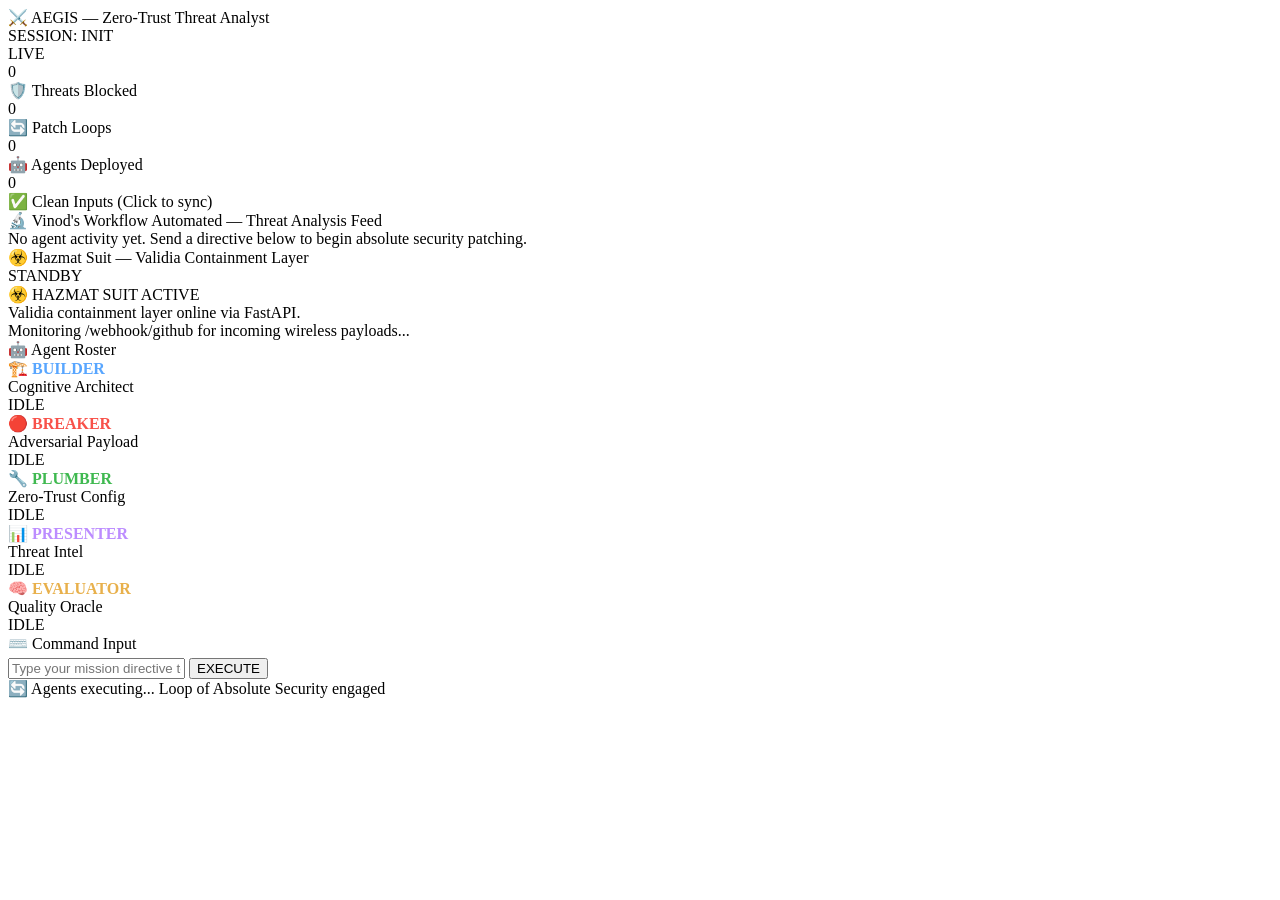
==== hackathon-team/ui/index.html @ 3f684106 "feat: Replace Streamlit with high-end Vanilla UI served on port 8080" ====
<!DOCTYPE html>
<html lang="en">
<head>
    <meta charset="UTF-8">
    <meta name="viewport" content="width=device-width, initial-scale=1.0">
    <title>Aegis | Zero-Trust War Room</title>
    <link href="https://fonts.googleapis.com/css2?family=Inter:wght@300;400;600;700;900&family=JetBrains+Mono:wght@400;700&display=swap" rel="stylesheet">
    <link rel="stylesheet" href="/style.css">
</head>
<body>
    <div class="banner">
        <div class="banner-title">⚔️ AEGIS — Zero-Trust Threat Analyst</div>
        <div class="banner-right">
            <span class="session-id" id="sessionIdDisplay">SESSION: INIT</span>
            <div class="live-badge"><span class="pulse-dot"></span> LIVE</div>
        </div>
    </div>

    <div class="container">
        <!-- Telemetry Cards -->
        <div class="telemetry">
            <div class="metric-card">
                <div class="metric-value metric-red" id="metric-blocked">0</div>
                <div class="metric-label">🛡️ Threats Blocked</div>
            </div>
            <div class="metric-card">
                <div class="metric-value metric-amber" id="metric-loops">0</div>
                <div class="metric-label">🔄 Patch Loops</div>
            </div>
            <div class="metric-card">
                <div class="metric-value metric-blue" id="metric-agents">0</div>
                <div class="metric-label">🤖 Agents Deployed</div>
            </div>
            <div class="metric-card" onclick="fetchTelemetry()" style="cursor: pointer;" title="Refresh Telemetry">
                <div class="metric-value metric-green" id="metric-clean">0</div>
                <div class="metric-label">✅ Clean Inputs (Click to sync)</div>
            </div>
        </div>

        <div class="main-grid">
            <!-- Left: Agent Activity Feed -->
            <div class="panel agent-feed">
                <div class="section-header">🔬 Vinod's Workflow Automated — Threat Analysis Feed</div>
                <div id="agentLogContainer" class="log-container">
                    <div class="empty-state">No agent activity yet. Send a directive below to begin absolute security patching.</div>
                </div>
            </div>

            <!-- Right: Hazmat Suit Log & Roster -->
            <div class="right-column">
                <div class="panel">
                    <div class="section-header">☣️ Hazmat Suit — Validia Containment Layer</div>
                    <div id="interceptLogContainer" class="intercept-log">
                        <div class="log-entry log-info">
                            <span class="log-time">STANDBY</span><br>
                            <span class="log-label-info">☣️ HAZMAT SUIT ACTIVE</span><br>
                            Validia containment layer online via FastAPI.<br>
                            Monitoring /webhook/github for incoming wireless payloads...
                        </div>
                    </div>
                </div>

                <div class="panel agent-roster">
                    <div class="section-header">🤖 Agent Roster</div>
                    <div class="roster-list">
                        <div class="roster-item" id="roster-builder">
                            <div><span class="agent-icon" style="color: #58a6ff;">🏗️</span> <strong style="color: #58a6ff;">BUILDER</strong><br><span class="agent-role">Cognitive Architect</span></div>
                            <span class="status-badge" id="badge-builder">IDLE</span>
                        </div>
                        <div class="roster-item" id="roster-breaker">
                            <div><span class="agent-icon" style="color: #f85149;">🔴</span> <strong style="color: #f85149;">BREAKER</strong><br><span class="agent-role">Adversarial Payload</span></div>
                            <span class="status-badge" id="badge-breaker">IDLE</span>
                        </div>
                        <div class="roster-item" id="roster-plumber">
                            <div><span class="agent-icon" style="color: #3fb950;">🔧</span> <strong style="color: #3fb950;">PLUMBER</strong><br><span class="agent-role">Zero-Trust Config</span></div>
                            <span class="status-badge" id="badge-plumber">IDLE</span>
                        </div>
                        <div class="roster-item" id="roster-presenter">
                            <div><span class="agent-icon" style="color: #bc8cff;">📊</span> <strong style="color: #bc8cff;">PRESENTER</strong><br><span class="agent-role">Threat Intel</span></div>
                            <span class="status-badge" id="badge-presenter">IDLE</span>
                        </div>
                        <div class="roster-item" id="roster-evaluator">
                            <div><span class="agent-icon" style="color: #e8b04b;">🧠</span> <strong style="color: #e8b04b;">EVALUATOR</strong><br><span class="agent-role">Quality Oracle</span></div>
                            <span class="status-badge" id="badge-evaluator">IDLE</span>
                        </div>
                    </div>
                </div>
            </div>
        </div>

        <!-- Chat Input -->
        <div class="chat-area">
            <div class="section-header" style="border: none; margin-bottom: 5px;">⌨️ Command Input</div>
            <div class="input-wrapper">
                <input type="text" id="chatInput" placeholder="Type your mission directive to the team... (e.g. 'Deploy User Auth module')">
                <button id="sendBtn" class="premium-button">EXECUTE</button>
            </div>
            <div id="loadingIndicator" class="loading-indicator">🔄 Agents executing... Loop of Absolute Security engaged</div>
        </div>
    </div>

    <script src="/app.js"></script>
</body>
</html>
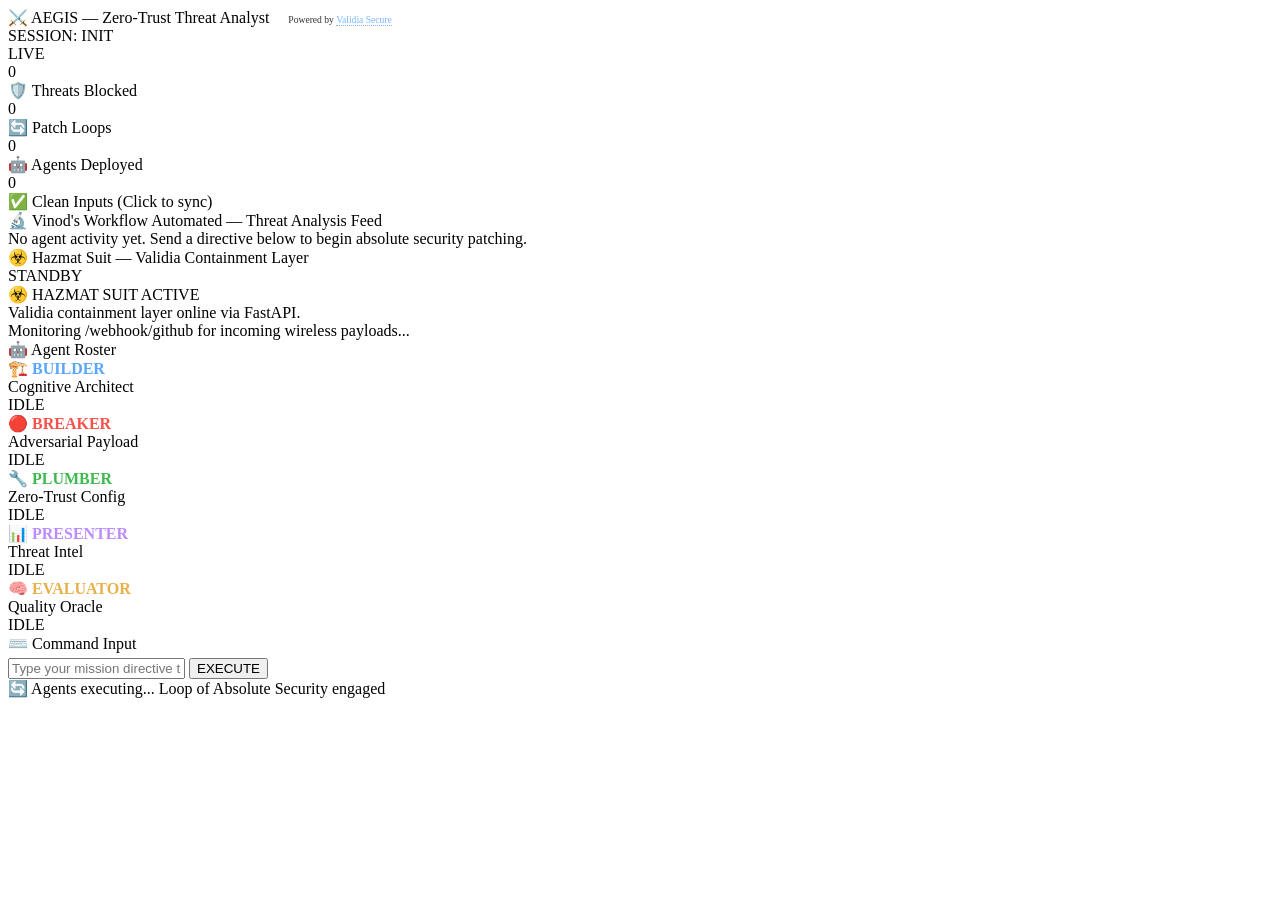
==== commit 5ccd23ca: "feat: Add Validia Secure branding to Aegis War Room" ====
--- a/hackathon-team/ui/index.html
+++ b/hackathon-team/ui/index.html
@@ -9,7 +9,7 @@
 </head>
 <body>
     <div class="banner">
-        <div class="banner-title">⚔️ AEGIS — Zero-Trust Threat Analyst</div>
+        <div class="banner-title">⚔️ AEGIS — Zero-Trust Threat Analyst <span style="font-size: 0.6em; opacity: 0.8; margin-left: 15px;">Powered by <a href="https://secure.validia.ai/" target="_blank" style="color: #58a6ff; text-decoration: none; border-bottom: 1px dotted #58a6ff;">Validia Secure</a></span></div>
         <div class="banner-right">
             <span class="session-id" id="sessionIdDisplay">SESSION: INIT</span>
             <div class="live-badge"><span class="pulse-dot"></span> LIVE</div>
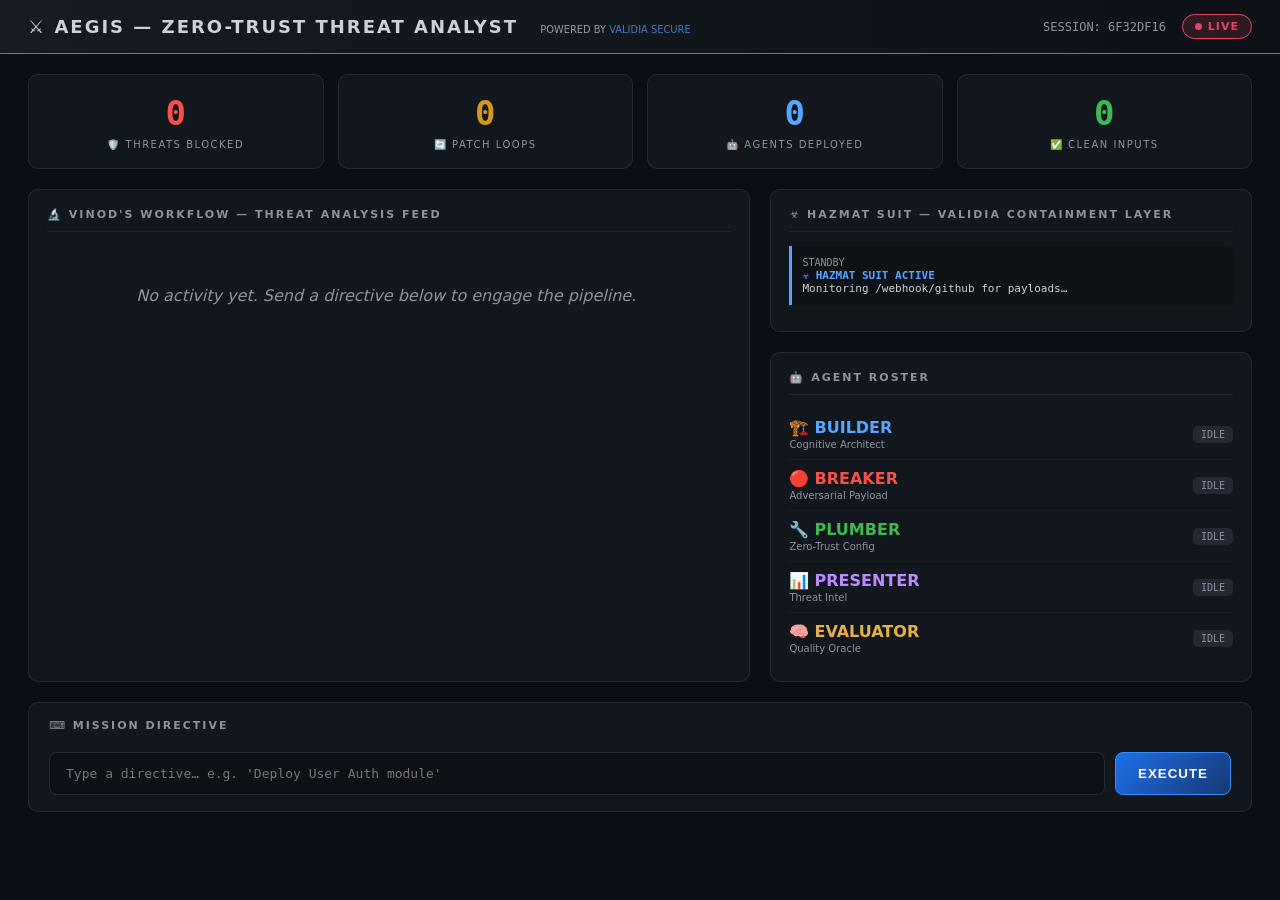
==== commit ef266683: "fix: self-contained War Room UI — no external CSS/JS dependencies Merged style.css and app.js inline" ====
--- a/hackathon-team/ui/index.html
+++ b/hackathon-team/ui/index.html
@@ -1,104 +1,332 @@
 <!DOCTYPE html>
 <html lang="en">
 <head>
-    <meta charset="UTF-8">
-    <meta name="viewport" content="width=device-width, initial-scale=1.0">
-    <title>Aegis | Zero-Trust War Room</title>
-    <link href="https://fonts.googleapis.com/css2?family=Inter:wght@300;400;600;700;900&family=JetBrains+Mono:wght@400;700&display=swap" rel="stylesheet">
-    <link rel="stylesheet" href="/style.css">
+<meta charset="UTF-8">
+<meta name="viewport" content="width=device-width, initial-scale=1.0">
+<title>AEGIS — Zero-Trust War Room</title>
+<style>
+*{box-sizing:border-box;margin:0;padding:0}
+body{font-family:system-ui,-apple-system,sans-serif;background:#0a0e17;color:#c9d1d9;min-height:100vh;overflow-x:hidden}
+code,pre,.mono{font-family:ui-monospace,monospace}
+
+/* Banner */
+.banner{background:linear-gradient(90deg,#161b22,#0d1117);border-bottom:1px solid #e94560;padding:14px 28px;display:flex;justify-content:space-between;align-items:center}
+.banner-title{font-weight:900;font-size:18px;letter-spacing:2px;text-transform:uppercase}
+.banner-right{display:flex;align-items:center;gap:16px}
+.session-id{font-size:12px;color:#8b949e;font-family:ui-monospace,monospace}
+.live-badge{background:rgba(233,69,96,.15);border:1px solid #e94560;padding:5px 12px;border-radius:20px;font-size:11px;font-weight:700;color:#e94560;display:flex;align-items:center;gap:6px;letter-spacing:1px}
+.pulse{width:7px;height:7px;border-radius:50%;background:#e94560;animation:pulse 1.5s infinite}
+@keyframes pulse{0%{box-shadow:0 0 0 0 rgba(233,69,96,.7)}70%{box-shadow:0 0 0 6px transparent}}
+
+/* Layout */
+.container{padding:20px 28px;max-width:1600px;margin:0 auto}
+
+/* Metrics */
+.telemetry{display:grid;grid-template-columns:repeat(4,1fr);gap:14px;margin-bottom:20px}
+.metric-card{background:rgba(22,27,34,.7);border:1px solid rgba(48,54,61,.7);border-radius:10px;padding:18px;text-align:center;cursor:default;transition:border .2s}
+.metric-card:hover{border-color:#58a6ff}
+.metric-value{font-family:ui-monospace,monospace;font-size:34px;font-weight:700}
+.metric-label{font-size:10px;text-transform:uppercase;letter-spacing:1.5px;color:#8b949e;margin-top:6px}
+.red{color:#f85149}.green{color:#3fb950}.amber{color:#d29922}.blue{color:#58a6ff}
+
+/* Main grid */
+.main-grid{display:grid;grid-template-columns:3fr 2fr;gap:20px;margin-bottom:20px}
+.panel{background:rgba(22,27,34,.7);border:1px solid rgba(48,54,61,.7);border-radius:10px;padding:18px}
+.section-header{font-size:11px;font-weight:700;text-transform:uppercase;letter-spacing:2px;color:#8b949e;border-bottom:1px solid rgba(48,54,61,.5);padding-bottom:10px;margin-bottom:14px}
+.right-column{display:flex;flex-direction:column;gap:20px}
+
+/* Agent feed */
+.log-container{max-height:480px;overflow-y:auto;padding-right:6px}
+.log-container::-webkit-scrollbar{width:4px}
+.log-container::-webkit-scrollbar-thumb{background:rgba(48,54,61,.8);border-radius:2px}
+.empty-state{text-align:center;color:#8b949e;padding:40px;font-style:italic}
+.agent-card{background:rgba(13,17,23,.9);border:1px solid rgba(48,54,61,.5);border-radius:8px;padding:14px;margin-bottom:10px;animation:slideUp .3s ease-out}
+@keyframes slideUp{from{opacity:0;transform:translateY(8px)}to{opacity:1;transform:translateY(0)}}
+.agent-card-header{display:flex;justify-content:space-between;margin-bottom:8px}
+.agent-card-title{font-weight:700;font-size:12px;letter-spacing:1px}
+.agent-card-time{font-family:ui-monospace,monospace;font-size:10px;color:#8b949e}
+.agent-card-content{font-family:ui-monospace,monospace;font-size:12px;line-height:1.6;white-space:pre-wrap;word-break:break-word}
+
+/* Hazmat log */
+.intercept-log{max-height:260px;overflow-y:auto}
+.log-entry{font-family:ui-monospace,monospace;font-size:11px;padding:10px;border-left:3px solid;background:rgba(0,0,0,.2);margin-bottom:8px;border-radius:0 6px 6px 0;animation:flash .8s ease-out}
+@keyframes flash{0%{background:rgba(248,81,73,.25)}100%{background:rgba(0,0,0,.2)}}
+.log-blocked{border-left-color:#f85149;background:rgba(248,81,73,.05)}
+.log-info{border-left-color:#58a6ff}
+.log-clean{border-left-color:#3fb950}
+.log-label-blocked{color:#f85149;font-weight:700}
+.log-label-info{color:#58a6ff;font-weight:700}
+.log-label-clean{color:#3fb950;font-weight:700}
+.log-time{color:#8b949e;font-size:10px}
+
+/* Roster */
+.roster-item{display:flex;justify-content:space-between;align-items:center;padding:9px 0;border-bottom:1px solid rgba(48,54,61,.3)}
+.roster-item:last-child{border-bottom:none}
+.agent-role{font-size:10px;color:#8b949e;margin-top:2px}
+.badge{font-family:ui-monospace,monospace;font-size:10px;padding:3px 8px;border-radius:5px;background:rgba(139,148,158,.15);color:#8b949e;transition:all .3s}
+.badge-active{background:rgba(88,166,255,.2);color:#58a6ff;box-shadow:0 0 8px rgba(88,166,255,.3)}
+.badge-attacking{background:rgba(248,81,73,.2);color:#f85149;box-shadow:0 0 8px rgba(248,81,73,.3);animation:pulse 1s infinite}
+
+/* Input */
+.chat-area{background:rgba(22,27,34,.7);border:1px solid rgba(48,54,61,.7);border-radius:10px;padding:16px 20px}
+.input-row{display:flex;gap:10px;margin-top:10px}
+input[type=text]{flex:1;background:#0d1117;border:1px solid rgba(48,54,61,.7);color:#c9d1d9;padding:13px 16px;border-radius:8px;font-family:ui-monospace,monospace;font-size:13px;outline:none;transition:border .2s}
+input[type=text]:focus{border-color:#58a6ff}
+.btn{background:linear-gradient(135deg,#1f6feb,#173873);border:1px solid #388bfd;color:#fff;font-weight:700;letter-spacing:1px;padding:0 22px;border-radius:8px;cursor:pointer;transition:all .2s;white-space:nowrap}
+.btn:hover{filter:brightness(1.2);box-shadow:0 0 14px rgba(56,139,253,.4)}
+.btn:disabled{opacity:.4;cursor:not-allowed}
+.loading{font-size:11px;color:#d29922;margin-top:8px;display:none}
+
+/* Evaluator highlight */
+.eval-box{padding:10px;background:rgba(232,176,75,.08);border-radius:6px;border:1px solid rgba(232,176,75,.3)}
+</style>
 </head>
 <body>
-    <div class="banner">
-        <div class="banner-title">⚔️ AEGIS — Zero-Trust Threat Analyst <span style="font-size: 0.6em; opacity: 0.8; margin-left: 15px;">Powered by <a href="https://secure.validia.ai/" target="_blank" style="color: #58a6ff; text-decoration: none; border-bottom: 1px dotted #58a6ff;">Validia Secure</a></span></div>
-        <div class="banner-right">
-            <span class="session-id" id="sessionIdDisplay">SESSION: INIT</span>
-            <div class="live-badge"><span class="pulse-dot"></span> LIVE</div>
+
+<div class="banner">
+  <div class="banner-title">⚔️ AEGIS — Zero-Trust Threat Analyst
+    <span style="font-size:.55em;opacity:.7;margin-left:14px;font-weight:400;letter-spacing:0">
+      Powered by <a href="https://secure.validia.ai/" target="_blank" style="color:#58a6ff;text-decoration:none">Validia Secure</a>
+    </span>
+  </div>
+  <div class="banner-right">
+    <span class="session-id mono" id="sessionDisplay">SESSION: INIT</span>
+    <div class="live-badge"><span class="pulse"></span> LIVE</div>
+  </div>
+</div>
+
+<div class="container">
+  <!-- Metrics -->
+  <div class="telemetry">
+    <div class="metric-card">
+      <div class="metric-value red" id="m-blocked">0</div>
+      <div class="metric-label">🛡️ Threats Blocked</div>
+    </div>
+    <div class="metric-card">
+      <div class="metric-value amber" id="m-loops">0</div>
+      <div class="metric-label">🔄 Patch Loops</div>
+    </div>
+    <div class="metric-card">
+      <div class="metric-value blue" id="m-agents">0</div>
+      <div class="metric-label">🤖 Agents Deployed</div>
+    </div>
+    <div class="metric-card" onclick="syncTelemetry()" title="Click to sync">
+      <div class="metric-value green" id="m-clean">0</div>
+      <div class="metric-label">✅ Clean Inputs</div>
+    </div>
+  </div>
+
+  <div class="main-grid">
+    <!-- Agent Feed -->
+    <div class="panel">
+      <div class="section-header">🔬 Vinod's Workflow — Threat Analysis Feed</div>
+      <div id="agentFeed" class="log-container">
+        <div class="empty-state">No activity yet. Send a directive below to engage the pipeline.</div>
+      </div>
+    </div>
+
+    <!-- Right column -->
+    <div class="right-column">
+      <div class="panel">
+        <div class="section-header">☣️ Hazmat Suit — Validia Containment Layer</div>
+        <div id="hazmatLog" class="intercept-log">
+          <div class="log-entry log-info">
+            <span class="log-time">STANDBY</span><br>
+            <span class="log-label-info">☣️ HAZMAT SUIT ACTIVE</span><br>
+            Monitoring /webhook/github for payloads…
+          </div>
         </div>
-    </div>
-
-    <div class="container">
-        <!-- Telemetry Cards -->
-        <div class="telemetry">
-            <div class="metric-card">
-                <div class="metric-value metric-red" id="metric-blocked">0</div>
-                <div class="metric-label">🛡️ Threats Blocked</div>
-            </div>
-            <div class="metric-card">
-                <div class="metric-value metric-amber" id="metric-loops">0</div>
-                <div class="metric-label">🔄 Patch Loops</div>
-            </div>
-            <div class="metric-card">
-                <div class="metric-value metric-blue" id="metric-agents">0</div>
-                <div class="metric-label">🤖 Agents Deployed</div>
-            </div>
-            <div class="metric-card" onclick="fetchTelemetry()" style="cursor: pointer;" title="Refresh Telemetry">
-                <div class="metric-value metric-green" id="metric-clean">0</div>
-                <div class="metric-label">✅ Clean Inputs (Click to sync)</div>
-            </div>
+      </div>
+
+      <div class="panel">
+        <div class="section-header">🤖 Agent Roster</div>
+        <div>
+          <div class="roster-item">
+            <div><span style="color:#58a6ff">🏗️ <strong>BUILDER</strong></span><div class="agent-role">Cognitive Architect</div></div>
+            <span class="badge" id="b-builder">IDLE</span>
+          </div>
+          <div class="roster-item">
+            <div><span style="color:#f85149">🔴 <strong>BREAKER</strong></span><div class="agent-role">Adversarial Payload</div></div>
+            <span class="badge" id="b-breaker">IDLE</span>
+          </div>
+          <div class="roster-item">
+            <div><span style="color:#3fb950">🔧 <strong>PLUMBER</strong></span><div class="agent-role">Zero-Trust Config</div></div>
+            <span class="badge" id="b-plumber">IDLE</span>
+          </div>
+          <div class="roster-item">
+            <div><span style="color:#bc8cff">📊 <strong>PRESENTER</strong></span><div class="agent-role">Threat Intel</div></div>
+            <span class="badge" id="b-presenter">IDLE</span>
+          </div>
+          <div class="roster-item">
+            <div><span style="color:#e8b04b">🧠 <strong>EVALUATOR</strong></span><div class="agent-role">Quality Oracle</div></div>
+            <span class="badge" id="b-evaluator">IDLE</span>
+          </div>
         </div>
-
-        <div class="main-grid">
-            <!-- Left: Agent Activity Feed -->
-            <div class="panel agent-feed">
-                <div class="section-header">🔬 Vinod's Workflow Automated — Threat Analysis Feed</div>
-                <div id="agentLogContainer" class="log-container">
-                    <div class="empty-state">No agent activity yet. Send a directive below to begin absolute security patching.</div>
-                </div>
-            </div>
-
-            <!-- Right: Hazmat Suit Log & Roster -->
-            <div class="right-column">
-                <div class="panel">
-                    <div class="section-header">☣️ Hazmat Suit — Validia Containment Layer</div>
-                    <div id="interceptLogContainer" class="intercept-log">
-                        <div class="log-entry log-info">
-                            <span class="log-time">STANDBY</span><br>
-                            <span class="log-label-info">☣️ HAZMAT SUIT ACTIVE</span><br>
-                            Validia containment layer online via FastAPI.<br>
-                            Monitoring /webhook/github for incoming wireless payloads...
-                        </div>
-                    </div>
-                </div>
-
-                <div class="panel agent-roster">
-                    <div class="section-header">🤖 Agent Roster</div>
-                    <div class="roster-list">
-                        <div class="roster-item" id="roster-builder">
-                            <div><span class="agent-icon" style="color: #58a6ff;">🏗️</span> <strong style="color: #58a6ff;">BUILDER</strong><br><span class="agent-role">Cognitive Architect</span></div>
-                            <span class="status-badge" id="badge-builder">IDLE</span>
-                        </div>
-                        <div class="roster-item" id="roster-breaker">
-                            <div><span class="agent-icon" style="color: #f85149;">🔴</span> <strong style="color: #f85149;">BREAKER</strong><br><span class="agent-role">Adversarial Payload</span></div>
-                            <span class="status-badge" id="badge-breaker">IDLE</span>
-                        </div>
-                        <div class="roster-item" id="roster-plumber">
-                            <div><span class="agent-icon" style="color: #3fb950;">🔧</span> <strong style="color: #3fb950;">PLUMBER</strong><br><span class="agent-role">Zero-Trust Config</span></div>
-                            <span class="status-badge" id="badge-plumber">IDLE</span>
-                        </div>
-                        <div class="roster-item" id="roster-presenter">
-                            <div><span class="agent-icon" style="color: #bc8cff;">📊</span> <strong style="color: #bc8cff;">PRESENTER</strong><br><span class="agent-role">Threat Intel</span></div>
-                            <span class="status-badge" id="badge-presenter">IDLE</span>
-                        </div>
-                        <div class="roster-item" id="roster-evaluator">
-                            <div><span class="agent-icon" style="color: #e8b04b;">🧠</span> <strong style="color: #e8b04b;">EVALUATOR</strong><br><span class="agent-role">Quality Oracle</span></div>
-                            <span class="status-badge" id="badge-evaluator">IDLE</span>
-                        </div>
-                    </div>
-                </div>
-            </div>
-        </div>
-
-        <!-- Chat Input -->
-        <div class="chat-area">
-            <div class="section-header" style="border: none; margin-bottom: 5px;">⌨️ Command Input</div>
-            <div class="input-wrapper">
-                <input type="text" id="chatInput" placeholder="Type your mission directive to the team... (e.g. 'Deploy User Auth module')">
-                <button id="sendBtn" class="premium-button">EXECUTE</button>
-            </div>
-            <div id="loadingIndicator" class="loading-indicator">🔄 Agents executing... Loop of Absolute Security engaged</div>
-        </div>
-    </div>
-
-    <script src="/app.js"></script>
+      </div>
+    </div>
+  </div>
+
+  <!-- Chat -->
+  <div class="chat-area">
+    <div class="section-header" style="border:none;margin-bottom:4px">⌨️ Mission Directive</div>
+    <div class="input-row">
+      <input type="text" id="missionInput" placeholder="Type a directive… e.g. 'Deploy User Auth module'">
+      <button class="btn" id="execBtn" onclick="sendMission()">EXECUTE</button>
+    </div>
+    <div class="loading" id="loadingMsg">🔄 Agents executing… Loop of Absolute Security engaged</div>
+  </div>
+</div>
+
+<script>
+// ── Session ──
+const SESSION_ID = crypto.randomUUID();
+document.getElementById('sessionDisplay').textContent = 'SESSION: ' + SESSION_ID.slice(0,8).toUpperCase();
+
+// ── API base: same origin, works whether opened directly or via iframe ──
+const API = window.location.origin;
+
+// ── State ──
+let stats = {blocked:0, loops:0, agents:0, clean:0};
+
+const colorMap = {user:'#c9d1d9',coordinator:'#d29922',builder:'#58a6ff',breaker:'#f85149',plumber:'#3fb950',presenter:'#bc8cff',evaluator:'#e8b04b',system:'#8b949e'};
+const iconMap  = {user:'👤',coordinator:'🎯',builder:'🏗️',breaker:'🔴',plumber:'🔧',presenter:'📊',evaluator:'🧠',system:'⚙️'};
+
+// ── Send mission ──
+async function sendMission() {
+  const input = document.getElementById('missionInput');
+  const text = input.value.trim();
+  if (!text) return;
+
+  input.value = '';
+  input.disabled = true;
+  document.getElementById('execBtn').disabled = true;
+  document.getElementById('loadingMsg').style.display = 'block';
+
+  addAgentCard('user', text);
+  setRoster('working');
+
+  try {
+    const res = await fetch(API + '/api/chat', {
+      method: 'POST',
+      headers: {'Content-Type':'application/json'},
+      body: JSON.stringify({message: text, session_id: SESSION_ID})
+    });
+    const data = await res.json();
+
+    document.querySelectorAll('.empty-state').forEach(e => e.remove());
+
+    if (res.ok) {
+      stats.agents += data.messages.length;
+      stats.loops  += data.iterations || 0;
+      updateMetrics();
+
+      data.messages.forEach(m => addAgentCard(m.role, m.content));
+
+      if (data.verdict === 'PASS') {
+        addHazmat('clean','✅ SYSTEM HELD', `Pipeline secured after ${data.iterations} patch loop(s).`);
+      } else {
+        addHazmat('blocked','🚨 VULNERABILITY FOUND', `Breaker found gaps after ${data.iterations} loop(s).`);
+      }
+    } else {
+      addAgentCard('system', 'Error: ' + (data.error || 'Unknown'));
+    }
+  } catch(err) {
+    addAgentCard('system', 'Network error: ' + err.message + '\n\nMake sure the server is running on this origin.');
+  } finally {
+    input.disabled = false;
+    document.getElementById('execBtn').disabled = false;
+    document.getElementById('loadingMsg').style.display = 'none';
+    input.focus();
+    setRoster('idle');
+  }
+}
+
+document.getElementById('missionInput').addEventListener('keypress', e => { if(e.key==='Enter') sendMission(); });
+
+// ── Roster ──
+function setRoster(mode) {
+  ['builder','plumber','presenter','evaluator'].forEach(id => {
+    const el = document.getElementById('b-'+id);
+    if (mode === 'working') { el.className = 'badge badge-active'; el.textContent = 'WORKING'; }
+    else { el.className = 'badge'; el.textContent = 'IDLE'; }
+  });
+  const br = document.getElementById('b-breaker');
+  if (mode === 'working') { br.className = 'badge badge-attacking'; br.textContent = 'ATTACKING'; }
+  else { br.className = 'badge'; br.textContent = 'IDLE'; }
+}
+
+// ── Agent card ──
+function addAgentCard(role, content) {
+  const time = new Date().toLocaleTimeString('en-US',{hour12:false});
+  const col  = colorMap[role] || '#c9d1d9';
+  const icon = iconMap[role]  || '💬';
+
+  let body = esc(content);
+  if (role === 'evaluator' && content.includes('Score:')) {
+    body = `<div class="eval-box">${body}</div>`;
+  } else if (body.length > 900) {
+    body = body.substring(0,900) + '\n\n[TRUNCATED]';
+  }
+
+  const feed = document.getElementById('agentFeed');
+  feed.insertAdjacentHTML('beforeend', `
+    <div class="agent-card" style="border-color:${col}35">
+      <div class="agent-card-header">
+        <span class="agent-card-title" style="color:${col}">${icon} ${role.toUpperCase()}</span>
+        <span class="agent-card-time">${time}</span>
+      </div>
+      <div class="agent-card-content">${body}</div>
+    </div>`);
+  feed.scrollTop = feed.scrollHeight;
+}
+
+// ── Hazmat log ──
+function addHazmat(type, label, detail) {
+  const time = new Date().toLocaleTimeString('en-US',{hour12:false});
+  document.getElementById('hazmatLog').insertAdjacentHTML('afterbegin', `
+    <div class="log-entry log-${type}">
+      <span class="log-time">${time}</span><br>
+      <span class="log-label-${type}">${label}</span><br>
+      ${esc(detail)}
+    </div>`);
+}
+
+// ── Telemetry sync ──
+async function syncTelemetry() {
+  try {
+    const data = await fetch(API + '/telemetry').then(r => r.json());
+    stats.blocked = data.blocked || 0;
+    stats.clean   = data.clean   || 0;
+    updateMetrics();
+
+    if (data.events && data.events.length) {
+      const log = document.getElementById('hazmatLog');
+      log.innerHTML = '';
+      [...data.events].reverse().forEach(ev => {
+        addHazmat(
+          ev.blocked ? 'blocked' : 'clean',
+          ev.blocked ? '🛡️ THREAT BLOCKED' : '✅ PAYLOAD FORWARDED',
+          `Score: ${ev.threat_score} | ${ev.reason || ''}`
+        );
+      });
+    }
+  } catch(_) {}
+}
+
+function updateMetrics() {
+  document.getElementById('m-blocked').textContent = stats.blocked;
+  document.getElementById('m-loops').textContent   = stats.loops;
+  document.getElementById('m-agents').textContent  = stats.agents;
+  document.getElementById('m-clean').textContent   = stats.clean;
+}
+
+function esc(t) {
+  return String(t).replace(/&/g,'&amp;').replace(/</g,'&lt;').replace(/>/g,'&gt;');
+}
+
+// Auto-sync every 4s
+setInterval(syncTelemetry, 4000);
+syncTelemetry();
+</script>
 </body>
 </html>
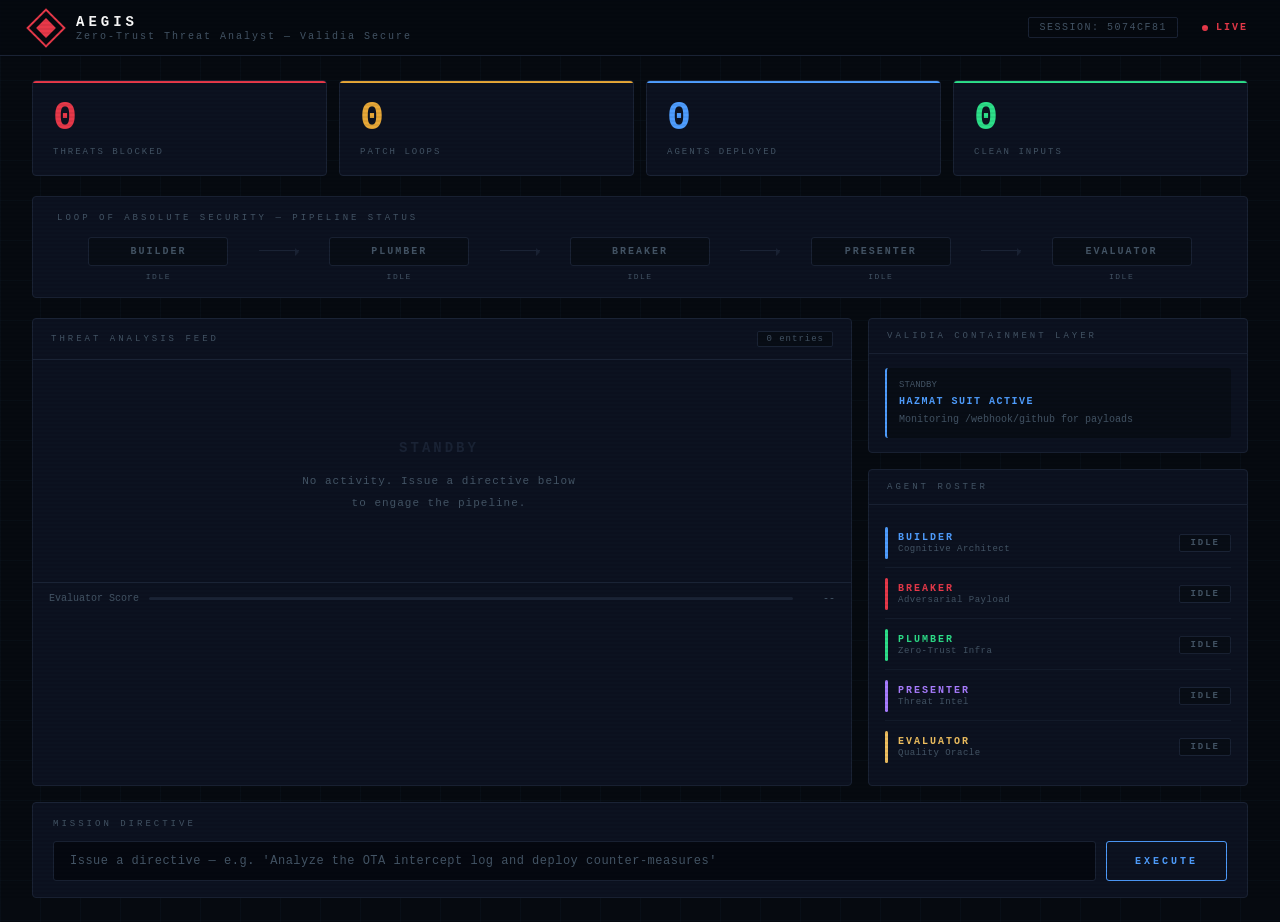
==== commit 0caf2faa: "feat: redesign War Room UI + security hardening + agent audit - Complete UI overhaul: scanline overl" ====
--- a/hackathon-team/ui/index.html
+++ b/hackathon-team/ui/index.html
@@ -3,206 +3,781 @@
 <head>
 <meta charset="UTF-8">
 <meta name="viewport" content="width=device-width, initial-scale=1.0">
-<title>AEGIS — Zero-Trust War Room</title>
+<title>AEGIS // Zero-Trust Threat Analyst</title>
 <style>
+:root {
+  --bg:       #060a10;
+  --surface:  #0c1220;
+  --border:   #1a2335;
+  --text:     #c8d6e8;
+  --muted:    #445566;
+  --red:      #e8394a;
+  --green:    #2de08a;
+  --blue:     #4f9eff;
+  --amber:    #e8a838;
+  --purple:   #a87cff;
+  --gold:     #f0c060;
+  --font-mono:'JetBrains Mono',ui-monospace,monospace;
+}
+
 *{box-sizing:border-box;margin:0;padding:0}
-body{font-family:system-ui,-apple-system,sans-serif;background:#0a0e17;color:#c9d1d9;min-height:100vh;overflow-x:hidden}
-code,pre,.mono{font-family:ui-monospace,monospace}
-
-/* Banner */
-.banner{background:linear-gradient(90deg,#161b22,#0d1117);border-bottom:1px solid #e94560;padding:14px 28px;display:flex;justify-content:space-between;align-items:center}
-.banner-title{font-weight:900;font-size:18px;letter-spacing:2px;text-transform:uppercase}
-.banner-right{display:flex;align-items:center;gap:16px}
-.session-id{font-size:12px;color:#8b949e;font-family:ui-monospace,monospace}
-.live-badge{background:rgba(233,69,96,.15);border:1px solid #e94560;padding:5px 12px;border-radius:20px;font-size:11px;font-weight:700;color:#e94560;display:flex;align-items:center;gap:6px;letter-spacing:1px}
-.pulse{width:7px;height:7px;border-radius:50%;background:#e94560;animation:pulse 1.5s infinite}
-@keyframes pulse{0%{box-shadow:0 0 0 0 rgba(233,69,96,.7)}70%{box-shadow:0 0 0 6px transparent}}
-
-/* Layout */
-.container{padding:20px 28px;max-width:1600px;margin:0 auto}
-
-/* Metrics */
-.telemetry{display:grid;grid-template-columns:repeat(4,1fr);gap:14px;margin-bottom:20px}
-.metric-card{background:rgba(22,27,34,.7);border:1px solid rgba(48,54,61,.7);border-radius:10px;padding:18px;text-align:center;cursor:default;transition:border .2s}
-.metric-card:hover{border-color:#58a6ff}
-.metric-value{font-family:ui-monospace,monospace;font-size:34px;font-weight:700}
-.metric-label{font-size:10px;text-transform:uppercase;letter-spacing:1.5px;color:#8b949e;margin-top:6px}
-.red{color:#f85149}.green{color:#3fb950}.amber{color:#d29922}.blue{color:#58a6ff}
-
-/* Main grid */
-.main-grid{display:grid;grid-template-columns:3fr 2fr;gap:20px;margin-bottom:20px}
-.panel{background:rgba(22,27,34,.7);border:1px solid rgba(48,54,61,.7);border-radius:10px;padding:18px}
-.section-header{font-size:11px;font-weight:700;text-transform:uppercase;letter-spacing:2px;color:#8b949e;border-bottom:1px solid rgba(48,54,61,.5);padding-bottom:10px;margin-bottom:14px}
-.right-column{display:flex;flex-direction:column;gap:20px}
-
-/* Agent feed */
-.log-container{max-height:480px;overflow-y:auto;padding-right:6px}
-.log-container::-webkit-scrollbar{width:4px}
-.log-container::-webkit-scrollbar-thumb{background:rgba(48,54,61,.8);border-radius:2px}
-.empty-state{text-align:center;color:#8b949e;padding:40px;font-style:italic}
-.agent-card{background:rgba(13,17,23,.9);border:1px solid rgba(48,54,61,.5);border-radius:8px;padding:14px;margin-bottom:10px;animation:slideUp .3s ease-out}
-@keyframes slideUp{from{opacity:0;transform:translateY(8px)}to{opacity:1;transform:translateY(0)}}
-.agent-card-header{display:flex;justify-content:space-between;margin-bottom:8px}
-.agent-card-title{font-weight:700;font-size:12px;letter-spacing:1px}
-.agent-card-time{font-family:ui-monospace,monospace;font-size:10px;color:#8b949e}
-.agent-card-content{font-family:ui-monospace,monospace;font-size:12px;line-height:1.6;white-space:pre-wrap;word-break:break-word}
-
-/* Hazmat log */
-.intercept-log{max-height:260px;overflow-y:auto}
-.log-entry{font-family:ui-monospace,monospace;font-size:11px;padding:10px;border-left:3px solid;background:rgba(0,0,0,.2);margin-bottom:8px;border-radius:0 6px 6px 0;animation:flash .8s ease-out}
-@keyframes flash{0%{background:rgba(248,81,73,.25)}100%{background:rgba(0,0,0,.2)}}
-.log-blocked{border-left-color:#f85149;background:rgba(248,81,73,.05)}
-.log-info{border-left-color:#58a6ff}
-.log-clean{border-left-color:#3fb950}
-.log-label-blocked{color:#f85149;font-weight:700}
-.log-label-info{color:#58a6ff;font-weight:700}
-.log-label-clean{color:#3fb950;font-weight:700}
-.log-time{color:#8b949e;font-size:10px}
+
+/* ── Scanline overlay ── */
+body::after{
+  content:'';position:fixed;inset:0;pointer-events:none;z-index:9999;
+  background:repeating-linear-gradient(0deg,transparent,transparent 2px,rgba(0,0,0,.06) 2px,rgba(0,0,0,.06) 4px);
+}
+
+/* ── Grid background ── */
+body{
+  font-family:var(--font-mono);
+  background-color:var(--bg);
+  color:var(--text);
+  min-height:100vh;
+  overflow-x:hidden;
+  background-image:
+    linear-gradient(rgba(79,158,255,.03) 1px, transparent 1px),
+    linear-gradient(90deg, rgba(79,158,255,.03) 1px, transparent 1px);
+  background-size:40px 40px;
+}
+
+/* ── Scrollbars ── */
+::-webkit-scrollbar{width:3px}
+::-webkit-scrollbar-track{background:transparent}
+::-webkit-scrollbar-thumb{background:var(--border);border-radius:2px}
+
+/* ─────────────────────── HEADER ─────────────────────── */
+header{
+  position:sticky;top:0;z-index:100;
+  background:rgba(6,10,16,.95);
+  border-bottom:1px solid var(--border);
+  backdrop-filter:blur(12px);
+  padding:0 32px;
+  height:56px;
+  display:flex;align-items:center;justify-content:space-between;
+}
+
+.logo{
+  display:flex;align-items:center;gap:16px;
+}
+.logo-mark{
+  width:28px;height:28px;
+  border:2px solid var(--red);
+  transform:rotate(45deg);
+  position:relative;
+  flex-shrink:0;
+}
+.logo-mark::after{
+  content:'';position:absolute;inset:5px;
+  background:var(--red);
+  animation:markPulse 2s ease-in-out infinite;
+}
+@keyframes markPulse{0%,100%{opacity:1}50%{opacity:.3}}
+
+.logo-text{
+  font-size:14px;font-weight:700;letter-spacing:4px;text-transform:uppercase;color:#fff;
+}
+.logo-sub{
+  font-size:10px;letter-spacing:2px;color:var(--muted);margin-top:1px;
+}
+
+.header-right{display:flex;align-items:center;gap:24px}
+
+.session-tag{
+  font-size:10px;letter-spacing:1.5px;color:var(--muted);
+  border:1px solid var(--border);
+  padding:4px 10px;border-radius:2px;
+}
+
+.live-indicator{
+  display:flex;align-items:center;gap:8px;
+  font-size:10px;letter-spacing:2px;font-weight:700;color:var(--red);
+}
+.live-dot{
+  width:6px;height:6px;border-radius:50%;background:var(--red);
+  animation:livePulse 1.4s ease-in-out infinite;
+}
+@keyframes livePulse{
+  0%,100%{box-shadow:0 0 0 0 rgba(232,57,74,.8)}
+  50%{box-shadow:0 0 0 5px transparent}
+}
+
+/* ─────────────────────── LAYOUT ─────────────────────── */
+.container{max-width:1680px;margin:0 auto;padding:24px 32px}
+
+/* ─────────────────────── METRICS ─────────────────────── */
+.metrics{display:grid;grid-template-columns:repeat(4,1fr);gap:12px;margin-bottom:20px}
+
+.metric{
+  background:var(--surface);
+  border:1px solid var(--border);
+  border-radius:4px;
+  padding:18px 20px;
+  position:relative;
+  overflow:hidden;
+  transition:border-color .2s;
+}
+.metric:hover{border-color:var(--muted)}
+.metric::before{
+  content:'';position:absolute;top:0;left:0;right:0;height:2px;
+}
+.metric.m-red::before{background:var(--red)}
+.metric.m-amber::before{background:var(--amber)}
+.metric.m-blue::before{background:var(--blue)}
+.metric.m-green::before{background:var(--green)}
+
+.metric-num{font-size:40px;font-weight:700;line-height:1;letter-spacing:-1px}
+.m-red .metric-num{color:var(--red)}
+.m-amber .metric-num{color:var(--amber)}
+.m-blue .metric-num{color:var(--blue)}
+.m-green .metric-num{color:var(--green)}
+
+.metric-lbl{
+  font-size:9px;letter-spacing:2px;text-transform:uppercase;
+  color:var(--muted);margin-top:8px;
+}
+.metric-bar{
+  position:absolute;bottom:0;left:0;height:2px;
+  background:currentColor;opacity:.2;width:0%;
+  transition:width 1s ease;
+}
+
+/* ─────────────────────── PIPELINE ─────────────────────── */
+.pipeline-wrap{
+  background:var(--surface);border:1px solid var(--border);
+  border-radius:4px;padding:16px 24px;margin-bottom:20px;
+}
+.pipeline-label{
+  font-size:9px;letter-spacing:3px;text-transform:uppercase;
+  color:var(--muted);margin-bottom:14px;
+}
+.pipeline{display:flex;align-items:center;gap:0}
+.p-node{
+  display:flex;flex-direction:column;align-items:center;gap:6px;
+  flex:1;position:relative;
+}
+.p-node-box{
+  width:100%;max-width:140px;
+  border:1px solid var(--border);border-radius:3px;
+  padding:8px 12px;text-align:center;
+  font-size:10px;font-weight:700;letter-spacing:2px;text-transform:uppercase;
+  color:var(--muted);background:rgba(0,0,0,.3);
+  transition:all .4s ease;position:relative;overflow:hidden;
+}
+.p-node-box::after{
+  content:'';position:absolute;top:0;left:-100%;width:100%;height:100%;
+  background:linear-gradient(90deg,transparent,rgba(255,255,255,.05),transparent);
+  transition:left .6s ease;
+}
+.p-node.active .p-node-box::after{left:100%}
+
+.p-node.active .p-node-box{
+  border-color:var(--blue);color:var(--blue);
+  box-shadow:0 0 20px rgba(79,158,255,.15);
+}
+.p-node.attacking .p-node-box{
+  border-color:var(--red);color:var(--red);
+  box-shadow:0 0 20px rgba(232,57,74,.2);
+  animation:attackFlicker .6s ease-in-out infinite;
+}
+@keyframes attackFlicker{0%,100%{opacity:1}50%{opacity:.7}}
+.p-node.done .p-node-box{border-color:var(--green);color:var(--green)}
+
+.p-status{font-size:8px;letter-spacing:1.5px;color:var(--muted);transition:color .3s}
+.p-node.active .p-status{color:var(--blue)}
+.p-node.attacking .p-status{color:var(--red)}
+.p-node.done .p-status{color:var(--green)}
+
+.p-connector{
+  flex:0 0 auto;
+  width:40px;height:1px;
+  background:var(--border);
+  position:relative;margin:0 -1px;
+  margin-bottom:18px;
+}
+.p-connector::after{
+  content:'';position:absolute;top:-2px;right:-4px;
+  border:4px solid transparent;
+  border-left-color:var(--border);
+}
+.p-connector.active-flow::before{
+  content:'';position:absolute;inset:0;
+  background:linear-gradient(90deg,var(--blue),transparent);
+  animation:flowAnim 1s linear infinite;
+}
+@keyframes flowAnim{0%{transform:translateX(-100%)}100%{transform:translateX(100%)}}
+
+/* ─────────────────────── MAIN GRID ─────────────────────── */
+.main-grid{display:grid;grid-template-columns:1fr 380px;gap:16px;margin-bottom:16px}
+
+.panel{
+  background:var(--surface);border:1px solid var(--border);
+  border-radius:4px;overflow:hidden;
+}
+.panel-head{
+  padding:12px 18px;border-bottom:1px solid var(--border);
+  display:flex;align-items:center;justify-content:space-between;
+}
+.panel-title{font-size:9px;letter-spacing:3px;text-transform:uppercase;color:var(--muted)}
+.panel-count{
+  font-size:9px;letter-spacing:1px;color:var(--muted);
+  background:rgba(0,0,0,.3);border:1px solid var(--border);
+  padding:2px 8px;border-radius:2px;
+}
+.panel-body{padding:14px 16px}
+
+/* ─────────────────────── AGENT FEED ─────────────────────── */
+.feed{max-height:500px;overflow-y:auto;padding-right:6px}
+
+.empty-state{
+  text-align:center;color:var(--muted);padding:60px 20px;
+  font-size:11px;letter-spacing:1px;line-height:2;
+}
+.empty-state strong{display:block;font-size:14px;color:var(--border);margin-bottom:8px;letter-spacing:3px}
+
+.entry{
+  display:flex;gap:12px;margin-bottom:16px;
+  animation:entryIn .3s ease-out both;
+}
+@keyframes entryIn{from{opacity:0;transform:translateX(-6px)}to{opacity:1;transform:translateX(0)}}
+
+.entry-gutter{
+  display:flex;flex-direction:column;align-items:center;
+  padding-top:3px;flex-shrink:0;
+}
+.entry-icon{
+  width:28px;height:28px;border-radius:3px;flex-shrink:0;
+  display:flex;align-items:center;justify-content:center;
+  font-size:10px;font-weight:700;letter-spacing:1px;
+}
+.entry-line{width:1px;flex:1;background:var(--border);margin-top:6px;min-height:20px}
+
+.entry-body{flex:1;min-width:0;padding-top:2px}
+.entry-meta{
+  display:flex;align-items:center;gap:10px;margin-bottom:6px;
+}
+.entry-role{font-size:10px;font-weight:700;letter-spacing:2px;text-transform:uppercase}
+.entry-time{font-size:9px;color:var(--muted)}
+.entry-score{
+  font-size:9px;padding:1px 6px;border-radius:2px;
+  background:rgba(232,168,56,.15);border:1px solid rgba(232,168,56,.3);
+  color:var(--amber);margin-left:auto;
+}
+.entry-content{
+  font-size:11px;line-height:1.7;color:var(--text);
+  white-space:pre-wrap;word-break:break-word;
+  border-left:2px solid var(--border);padding-left:10px;
+}
+.entry-content.eval-content{
+  background:rgba(232,168,56,.04);
+  border:1px solid rgba(232,168,56,.15);
+  border-radius:3px;padding:10px;
+}
+
+/* Agent color scheme */
+.role-user    .entry-icon{background:rgba(200,214,232,.12);color:var(--text)}
+.role-coordinator .entry-icon{background:rgba(232,168,56,.15);color:var(--amber)}
+.role-builder  .entry-icon{background:rgba(79,158,255,.15);color:var(--blue)}
+.role-plumber  .entry-icon{background:rgba(45,224,138,.15);color:var(--green)}
+.role-breaker  .entry-icon{background:rgba(232,57,74,.15);color:var(--red)}
+.role-presenter .entry-icon{background:rgba(168,124,255,.15);color:var(--purple)}
+.role-evaluator .entry-icon{background:rgba(240,192,96,.15);color:var(--gold)}
+.role-system   .entry-icon{background:rgba(68,85,102,.2);color:var(--muted)}
+
+.role-user    .entry-role{color:var(--text)}
+.role-coordinator .entry-role{color:var(--amber)}
+.role-builder  .entry-role{color:var(--blue)}
+.role-plumber  .entry-role{color:var(--green)}
+.role-breaker  .entry-role{color:var(--red)}
+.role-presenter .entry-role{color:var(--purple)}
+.role-evaluator .entry-role{color:var(--gold)}
+.role-system   .entry-role{color:var(--muted)}
+
+/* ─────────────────────── RIGHT COLUMN ─────────────────────── */
+.right-col{display:flex;flex-direction:column;gap:16px}
+
+/* Containment log */
+.clog{max-height:240px;overflow-y:auto;display:flex;flex-direction:column;gap:6px;padding:14px 16px}
+.clog-entry{
+  border-radius:3px;padding:10px 12px;
+  font-size:10px;line-height:1.6;
+  border-left:2px solid;
+  background:rgba(0,0,0,.3);
+  animation:logFlash .8s ease-out both;
+}
+@keyframes logFlash{from{background:rgba(232,57,74,.2)}to{background:rgba(0,0,0,.3)}}
+.clog-blocked{border-color:var(--red);background:rgba(232,57,74,.05)}
+.clog-clean{border-color:var(--green)}
+.clog-info{border-color:var(--blue)}
+.clog-time{color:var(--muted);font-size:9px;display:block;margin-bottom:2px}
+.clog-label{font-weight:700;letter-spacing:1.5px;display:block;margin-bottom:2px}
+.clog-blocked .clog-label{color:var(--red)}
+.clog-clean .clog-label{color:var(--green)}
+.clog-info .clog-label{color:var(--blue)}
+.clog-detail{color:var(--muted)}
 
 /* Roster */
-.roster-item{display:flex;justify-content:space-between;align-items:center;padding:9px 0;border-bottom:1px solid rgba(48,54,61,.3)}
-.roster-item:last-child{border-bottom:none}
-.agent-role{font-size:10px;color:#8b949e;margin-top:2px}
-.badge{font-family:ui-monospace,monospace;font-size:10px;padding:3px 8px;border-radius:5px;background:rgba(139,148,158,.15);color:#8b949e;transition:all .3s}
-.badge-active{background:rgba(88,166,255,.2);color:#58a6ff;box-shadow:0 0 8px rgba(88,166,255,.3)}
-.badge-attacking{background:rgba(248,81,73,.2);color:#f85149;box-shadow:0 0 8px rgba(248,81,73,.3);animation:pulse 1s infinite}
-
-/* Input */
-.chat-area{background:rgba(22,27,34,.7);border:1px solid rgba(48,54,61,.7);border-radius:10px;padding:16px 20px}
-.input-row{display:flex;gap:10px;margin-top:10px}
-input[type=text]{flex:1;background:#0d1117;border:1px solid rgba(48,54,61,.7);color:#c9d1d9;padding:13px 16px;border-radius:8px;font-family:ui-monospace,monospace;font-size:13px;outline:none;transition:border .2s}
-input[type=text]:focus{border-color:#58a6ff}
-.btn{background:linear-gradient(135deg,#1f6feb,#173873);border:1px solid #388bfd;color:#fff;font-weight:700;letter-spacing:1px;padding:0 22px;border-radius:8px;cursor:pointer;transition:all .2s;white-space:nowrap}
-.btn:hover{filter:brightness(1.2);box-shadow:0 0 14px rgba(56,139,253,.4)}
-.btn:disabled{opacity:.4;cursor:not-allowed}
-.loading{font-size:11px;color:#d29922;margin-top:8px;display:none}
-
-/* Evaluator highlight */
-.eval-box{padding:10px;background:rgba(232,176,75,.08);border-radius:6px;border:1px solid rgba(232,176,75,.3)}
+.roster{display:flex;flex-direction:column;gap:2px;padding:14px 16px}
+.roster-row{
+  display:flex;align-items:center;justify-content:space-between;
+  padding:8px 0;border-bottom:1px solid rgba(26,35,53,.6);
+}
+.roster-row:last-child{border-bottom:none}
+.roster-left{display:flex;align-items:center;gap:10px}
+.roster-swatch{width:3px;height:32px;border-radius:2px;flex-shrink:0}
+.roster-name{font-size:10px;font-weight:700;letter-spacing:2px;text-transform:uppercase}
+.roster-desc{font-size:9px;color:var(--muted);margin-top:1px;letter-spacing:.5px}
+.roster-status{
+  font-size:9px;font-weight:700;letter-spacing:2px;
+  padding:3px 10px;border-radius:2px;border:1px solid var(--border);
+  color:var(--muted);background:rgba(0,0,0,.3);
+  transition:all .3s ease;white-space:nowrap;
+}
+.roster-status.st-active{
+  color:var(--blue);border-color:rgba(79,158,255,.4);
+  background:rgba(79,158,255,.08);
+  box-shadow:0 0 12px rgba(79,158,255,.1);
+}
+.roster-status.st-attacking{
+  color:var(--red);border-color:rgba(232,57,74,.4);
+  background:rgba(232,57,74,.08);
+  animation:livePulse 1s infinite;
+}
+.roster-status.st-done{
+  color:var(--green);border-color:rgba(45,224,138,.3);
+  background:rgba(45,224,138,.05);
+}
+
+/* Evaluator score bar */
+.score-strip{
+  display:flex;align-items:center;gap:10px;
+  padding:10px 16px;border-top:1px solid var(--border);
+  font-size:10px;color:var(--muted);
+}
+.score-bar-wrap{flex:1;height:3px;background:var(--border);border-radius:2px;overflow:hidden}
+.score-bar-fill{height:100%;background:var(--green);border-radius:2px;transition:width .8s ease}
+
+/* ─────────────────────── MISSION INPUT ─────────────────────── */
+.mission-bar{
+  background:var(--surface);border:1px solid var(--border);
+  border-radius:4px;padding:16px 20px;
+}
+.mission-label{font-size:9px;letter-spacing:3px;text-transform:uppercase;color:var(--muted);margin-bottom:12px}
+.mission-row{display:flex;gap:10px}
+.mission-input{
+  flex:1;background:#050810;border:1px solid var(--border);
+  color:var(--text);padding:12px 16px;border-radius:3px;
+  font-family:var(--font-mono);font-size:12px;outline:none;
+  transition:border-color .2s,box-shadow .2s;
+  letter-spacing:.5px;
+}
+.mission-input::placeholder{color:var(--muted)}
+.mission-input:focus{border-color:var(--blue);box-shadow:0 0 0 1px rgba(79,158,255,.2)}
+.exec-btn{
+  background:transparent;
+  border:1px solid var(--blue);
+  color:var(--blue);font-family:var(--font-mono);
+  font-size:10px;font-weight:700;letter-spacing:3px;text-transform:uppercase;
+  padding:0 28px;border-radius:3px;cursor:pointer;
+  transition:all .2s;white-space:nowrap;
+  position:relative;overflow:hidden;
+}
+.exec-btn::before{
+  content:'';position:absolute;inset:0;
+  background:var(--blue);opacity:0;transition:opacity .2s;
+}
+.exec-btn:hover::before{opacity:.1}
+.exec-btn:hover{box-shadow:0 0 20px rgba(79,158,255,.2)}
+.exec-btn:disabled{opacity:.3;cursor:not-allowed}
+
+.thinking-bar{
+  display:none;align-items:center;gap:10px;
+  margin-top:10px;font-size:10px;color:var(--amber);letter-spacing:1px;
+}
+.thinking-dots span{animation:dotBlink 1.2s infinite both}
+.thinking-dots span:nth-child(2){animation-delay:.2s}
+.thinking-dots span:nth-child(3){animation-delay:.4s}
+@keyframes dotBlink{0%,80%,100%{opacity:.2}40%{opacity:1}}
+
+/* ─────────────────────── THREAT SCORE MODAL ─────────────────────── */
+.score-overlay{
+  display:none;position:fixed;inset:0;z-index:200;
+  background:rgba(6,10,16,.92);backdrop-filter:blur(8px);
+  align-items:center;justify-content:center;
+}
+.score-overlay.open{display:flex}
+.score-card{
+  border:1px solid var(--border);border-radius:4px;
+  background:var(--surface);padding:32px 40px;min-width:320px;
+  text-align:center;
+}
+.score-val{font-size:64px;font-weight:700;line-height:1}
+.score-label{font-size:9px;letter-spacing:3px;color:var(--muted);margin-top:8px}
+.score-verdict{font-size:12px;letter-spacing:2px;margin-top:16px;padding:6px 14px;border-radius:2px;display:inline-block}
+.score-approved{background:rgba(45,224,138,.1);border:1px solid rgba(45,224,138,.3);color:var(--green)}
+.score-rejected{background:rgba(232,57,74,.1);border:1px solid rgba(232,57,74,.3);color:var(--red)}
+.score-close{
+  margin-top:24px;font-size:9px;letter-spacing:2px;
+  color:var(--muted);cursor:pointer;text-decoration:underline;
+}
 </style>
 </head>
 <body>
 
-<div class="banner">
-  <div class="banner-title">⚔️ AEGIS — Zero-Trust Threat Analyst
-    <span style="font-size:.55em;opacity:.7;margin-left:14px;font-weight:400;letter-spacing:0">
-      Powered by <a href="https://secure.validia.ai/" target="_blank" style="color:#58a6ff;text-decoration:none">Validia Secure</a>
-    </span>
+<!-- ── HEADER ── -->
+<header>
+  <div class="logo">
+    <div class="logo-mark"></div>
+    <div>
+      <div class="logo-text">AEGIS</div>
+      <div class="logo-sub">Zero-Trust Threat Analyst &mdash; Validia Secure</div>
+    </div>
   </div>
-  <div class="banner-right">
-    <span class="session-id mono" id="sessionDisplay">SESSION: INIT</span>
-    <div class="live-badge"><span class="pulse"></span> LIVE</div>
+  <div class="header-right">
+    <div class="session-tag" id="sessionTag">SESSION: INIT</div>
+    <div class="live-indicator"><div class="live-dot"></div>LIVE</div>
   </div>
-</div>
-
+</header>
+
+<!-- ── MAIN ── -->
 <div class="container">
+
   <!-- Metrics -->
-  <div class="telemetry">
-    <div class="metric-card">
-      <div class="metric-value red" id="m-blocked">0</div>
-      <div class="metric-label">🛡️ Threats Blocked</div>
-    </div>
-    <div class="metric-card">
-      <div class="metric-value amber" id="m-loops">0</div>
-      <div class="metric-label">🔄 Patch Loops</div>
-    </div>
-    <div class="metric-card">
-      <div class="metric-value blue" id="m-agents">0</div>
-      <div class="metric-label">🤖 Agents Deployed</div>
-    </div>
-    <div class="metric-card" onclick="syncTelemetry()" title="Click to sync">
-      <div class="metric-value green" id="m-clean">0</div>
-      <div class="metric-label">✅ Clean Inputs</div>
+  <div class="metrics">
+    <div class="metric m-red">
+      <div class="metric-num" id="m-blocked">0</div>
+      <div class="metric-lbl">Threats Blocked</div>
+    </div>
+    <div class="metric m-amber">
+      <div class="metric-num" id="m-loops">0</div>
+      <div class="metric-lbl">Patch Loops</div>
+    </div>
+    <div class="metric m-blue">
+      <div class="metric-num" id="m-agents">0</div>
+      <div class="metric-lbl">Agents Deployed</div>
+    </div>
+    <div class="metric m-green">
+      <div class="metric-num" id="m-clean">0</div>
+      <div class="metric-lbl">Clean Inputs</div>
     </div>
   </div>
 
+  <!-- Pipeline -->
+  <div class="pipeline-wrap">
+    <div class="pipeline-label">Loop of Absolute Security &mdash; Pipeline Status</div>
+    <div class="pipeline">
+      <div class="p-node" id="pn-builder">
+        <div class="p-node-box">BUILDER</div>
+        <div class="p-status">IDLE</div>
+      </div>
+      <div class="p-connector" id="pc-1"></div>
+      <div class="p-node" id="pn-plumber">
+        <div class="p-node-box">PLUMBER</div>
+        <div class="p-status">IDLE</div>
+      </div>
+      <div class="p-connector" id="pc-2"></div>
+      <div class="p-node" id="pn-breaker">
+        <div class="p-node-box">BREAKER</div>
+        <div class="p-status">IDLE</div>
+      </div>
+      <div class="p-connector" id="pc-3"></div>
+      <div class="p-node" id="pn-presenter">
+        <div class="p-node-box">PRESENTER</div>
+        <div class="p-status">IDLE</div>
+      </div>
+      <div class="p-connector" id="pc-4"></div>
+      <div class="p-node" id="pn-evaluator">
+        <div class="p-node-box">EVALUATOR</div>
+        <div class="p-status">IDLE</div>
+      </div>
+    </div>
+  </div>
+
+  <!-- Main grid -->
   <div class="main-grid">
-    <!-- Agent Feed -->
+
+    <!-- Agent feed -->
     <div class="panel">
-      <div class="section-header">🔬 Vinod's Workflow — Threat Analysis Feed</div>
-      <div id="agentFeed" class="log-container">
-        <div class="empty-state">No activity yet. Send a directive below to engage the pipeline.</div>
-      </div>
-    </div>
-
-    <!-- Right column -->
-    <div class="right-column">
-      <div class="panel">
-        <div class="section-header">☣️ Hazmat Suit — Validia Containment Layer</div>
-        <div id="hazmatLog" class="intercept-log">
-          <div class="log-entry log-info">
-            <span class="log-time">STANDBY</span><br>
-            <span class="log-label-info">☣️ HAZMAT SUIT ACTIVE</span><br>
-            Monitoring /webhook/github for payloads…
+      <div class="panel-head">
+        <div class="panel-title">Threat Analysis Feed</div>
+        <div class="panel-count" id="entryCount">0 entries</div>
+      </div>
+      <div class="panel-body" style="padding-bottom:8px">
+        <div class="feed" id="feed">
+          <div class="empty-state">
+            <strong>STANDBY</strong>
+            No activity. Issue a directive below<br>to engage the pipeline.
           </div>
         </div>
       </div>
-
+      <!-- Eval score bar -->
+      <div class="score-strip">
+        <span>Evaluator Score</span>
+        <div class="score-bar-wrap"><div class="score-bar-fill" id="scoreBar" style="width:0%"></div></div>
+        <span id="scoreNum" style="font-size:10px;min-width:32px;text-align:right">--</span>
+      </div>
+    </div>
+
+    <!-- Right column -->
+    <div class="right-col">
+
+      <!-- Containment log -->
       <div class="panel">
-        <div class="section-header">🤖 Agent Roster</div>
-        <div>
-          <div class="roster-item">
-            <div><span style="color:#58a6ff">🏗️ <strong>BUILDER</strong></span><div class="agent-role">Cognitive Architect</div></div>
-            <span class="badge" id="b-builder">IDLE</span>
-          </div>
-          <div class="roster-item">
-            <div><span style="color:#f85149">🔴 <strong>BREAKER</strong></span><div class="agent-role">Adversarial Payload</div></div>
-            <span class="badge" id="b-breaker">IDLE</span>
-          </div>
-          <div class="roster-item">
-            <div><span style="color:#3fb950">🔧 <strong>PLUMBER</strong></span><div class="agent-role">Zero-Trust Config</div></div>
-            <span class="badge" id="b-plumber">IDLE</span>
-          </div>
-          <div class="roster-item">
-            <div><span style="color:#bc8cff">📊 <strong>PRESENTER</strong></span><div class="agent-role">Threat Intel</div></div>
-            <span class="badge" id="b-presenter">IDLE</span>
-          </div>
-          <div class="roster-item">
-            <div><span style="color:#e8b04b">🧠 <strong>EVALUATOR</strong></span><div class="agent-role">Quality Oracle</div></div>
-            <span class="badge" id="b-evaluator">IDLE</span>
+        <div class="panel-head">
+          <div class="panel-title">Validia Containment Layer</div>
+        </div>
+        <div class="clog" id="clog">
+          <div class="clog-entry clog-info">
+            <span class="clog-time">STANDBY</span>
+            <span class="clog-label">HAZMAT SUIT ACTIVE</span>
+            <span class="clog-detail">Monitoring /webhook/github for payloads</span>
           </div>
         </div>
       </div>
+
+      <!-- Roster -->
+      <div class="panel">
+        <div class="panel-head"><div class="panel-title">Agent Roster</div></div>
+        <div class="roster">
+          <div class="roster-row">
+            <div class="roster-left">
+              <div class="roster-swatch" style="background:var(--blue)"></div>
+              <div><div class="roster-name" style="color:var(--blue)">Builder</div><div class="roster-desc">Cognitive Architect</div></div>
+            </div>
+            <div class="roster-status" id="rs-builder">IDLE</div>
+          </div>
+          <div class="roster-row">
+            <div class="roster-left">
+              <div class="roster-swatch" style="background:var(--red)"></div>
+              <div><div class="roster-name" style="color:var(--red)">Breaker</div><div class="roster-desc">Adversarial Payload</div></div>
+            </div>
+            <div class="roster-status" id="rs-breaker">IDLE</div>
+          </div>
+          <div class="roster-row">
+            <div class="roster-left">
+              <div class="roster-swatch" style="background:var(--green)"></div>
+              <div><div class="roster-name" style="color:var(--green)">Plumber</div><div class="roster-desc">Zero-Trust Infra</div></div>
+            </div>
+            <div class="roster-status" id="rs-plumber">IDLE</div>
+          </div>
+          <div class="roster-row">
+            <div class="roster-left">
+              <div class="roster-swatch" style="background:var(--purple)"></div>
+              <div><div class="roster-name" style="color:var(--purple)">Presenter</div><div class="roster-desc">Threat Intel</div></div>
+            </div>
+            <div class="roster-status" id="rs-presenter">IDLE</div>
+          </div>
+          <div class="roster-row">
+            <div class="roster-left">
+              <div class="roster-swatch" style="background:var(--gold)"></div>
+              <div><div class="roster-name" style="color:var(--gold)">Evaluator</div><div class="roster-desc">Quality Oracle</div></div>
+            </div>
+            <div class="roster-status" id="rs-evaluator">IDLE</div>
+          </div>
+        </div>
+      </div>
+
     </div>
   </div>
 
-  <!-- Chat -->
-  <div class="chat-area">
-    <div class="section-header" style="border:none;margin-bottom:4px">⌨️ Mission Directive</div>
-    <div class="input-row">
-      <input type="text" id="missionInput" placeholder="Type a directive… e.g. 'Deploy User Auth module'">
-      <button class="btn" id="execBtn" onclick="sendMission()">EXECUTE</button>
-    </div>
-    <div class="loading" id="loadingMsg">🔄 Agents executing… Loop of Absolute Security engaged</div>
+  <!-- Mission input -->
+  <div class="mission-bar">
+    <div class="mission-label">Mission Directive</div>
+    <div class="mission-row">
+      <input class="mission-input" id="missionInput" type="text"
+        placeholder="Issue a directive — e.g. 'Analyze the OTA intercept log and deploy counter-measures'">
+      <button class="exec-btn" id="execBtn" onclick="sendMission()">EXECUTE</button>
+    </div>
+    <div class="thinking-bar" id="thinkingBar">
+      PIPELINE ENGAGED
+      <div class="thinking-dots"><span>.</span><span>.</span><span>.</span></div>
+      Loop of Absolute Security active
+    </div>
+  </div>
+
+</div>
+
+<!-- Score overlay (shown on evaluator card click) -->
+<div class="score-overlay" id="scoreOverlay" onclick="closeOverlay()">
+  <div class="score-card" onclick="event.stopPropagation()">
+    <div class="score-val" id="overlayScore" style="color:var(--gold)">--</div>
+    <div class="score-label">Evaluator Score</div>
+    <div id="overlayVerdict" class="score-verdict">--</div>
+    <div class="score-close" onclick="closeOverlay()">[ DISMISS ]</div>
   </div>
 </div>
 
 <script>
 // ── Session ──
 const SESSION_ID = crypto.randomUUID();
-document.getElementById('sessionDisplay').textContent = 'SESSION: ' + SESSION_ID.slice(0,8).toUpperCase();
-
-// ── API base: same origin, works whether opened directly or via iframe ──
+document.getElementById('sessionTag').textContent = 'SESSION: ' + SESSION_ID.slice(0,8).toUpperCase();
+
 const API = window.location.origin;
-
-// ── State ──
 let stats = {blocked:0, loops:0, agents:0, clean:0};
-
-const colorMap = {user:'#c9d1d9',coordinator:'#d29922',builder:'#58a6ff',breaker:'#f85149',plumber:'#3fb950',presenter:'#bc8cff',evaluator:'#e8b04b',system:'#8b949e'};
-const iconMap  = {user:'👤',coordinator:'🎯',builder:'🏗️',breaker:'🔴',plumber:'🔧',presenter:'📊',evaluator:'🧠',system:'⚙️'};
+let entryCount = 0;
+let lastScore = 0;
+
+// Agent display config
+const agentCfg = {
+  user:        {abbr:'YOU',  col:'#c8d6e8'},
+  coordinator: {abbr:'CRD',  col:'#e8a838'},
+  builder:     {abbr:'BLD',  col:'#4f9eff'},
+  plumber:     {abbr:'PLB',  col:'#2de08a'},
+  breaker:     {abbr:'BRK',  col:'#e8394a'},
+  presenter:   {abbr:'PRS',  col:'#a87cff'},
+  evaluator:   {abbr:'EVL',  col:'#f0c060'},
+  system:      {abbr:'SYS',  col:'#445566'},
+};
+
+// ── Counter animation ──
+function animateNum(el, target) {
+  const start = parseInt(el.textContent) || 0;
+  if (start === target) return;
+  const steps = 20, dur = 600;
+  let i = 0;
+  const t = setInterval(() => {
+    i++;
+    el.textContent = Math.round(start + (target - start) * (i / steps));
+    if (i >= steps) { el.textContent = target; clearInterval(t); }
+  }, dur / steps);
+}
+
+function updateMetrics() {
+  animateNum(document.getElementById('m-blocked'), stats.blocked);
+  animateNum(document.getElementById('m-loops'),   stats.loops);
+  animateNum(document.getElementById('m-agents'),  stats.agents);
+  animateNum(document.getElementById('m-clean'),   stats.clean);
+}
+
+// ── Pipeline state ──
+function setPipeline(mode) {
+  // mode: 'idle' | 'running' | 'done'
+  const nodes = ['builder','plumber','breaker','presenter','evaluator'];
+  const connectors = [1,2,3,4];
+  nodes.forEach(n => {
+    const el = document.getElementById('pn-'+n);
+    const isBreaker = n === 'breaker';
+    if (mode === 'running') {
+      el.className = 'p-node ' + (isBreaker ? 'attacking' : 'active');
+      el.querySelector('.p-status').textContent = isBreaker ? 'ATTACKING' : 'WORKING';
+    } else if (mode === 'done') {
+      el.className = 'p-node done';
+      el.querySelector('.p-status').textContent = 'DONE';
+    } else {
+      el.className = 'p-node';
+      el.querySelector('.p-status').textContent = 'IDLE';
+    }
+  });
+  connectors.forEach(i => {
+    const el = document.getElementById('pc-'+i);
+    el.className = mode === 'running' ? 'p-connector active-flow' : 'p-connector';
+  });
+}
+
+// ── Roster state ──
+function setRoster(mode) {
+  ['builder','plumber','presenter','evaluator'].forEach(id => {
+    const el = document.getElementById('rs-'+id);
+    el.className = 'roster-status' + (mode === 'working' ? ' st-active' : '');
+    el.textContent = mode === 'working' ? 'WORKING' : 'IDLE';
+  });
+  const br = document.getElementById('rs-breaker');
+  br.className = 'roster-status' + (mode === 'working' ? ' st-attacking' : '');
+  br.textContent = mode === 'working' ? 'ATTACKING' : 'IDLE';
+}
+
+// ── Add agent entry ──
+function addEntry(role, content) {
+  const feed = document.getElementById('feed');
+  feed.querySelectorAll('.empty-state').forEach(e => e.remove());
+
+  const cfg   = agentCfg[role] || agentCfg.system;
+  const time  = new Date().toLocaleTimeString('en-US',{hour12:false});
+  const isEval = role === 'evaluator';
+
+  let score = null;
+  if (isEval && content.includes('Score:')) {
+    const m = content.match(/Score:\s*(\d+)/);
+    if (m) score = parseInt(m[1]);
+  }
+
+  const contentHtml = isEval
+    ? `<div class="entry-content eval-content">${esc(content)}</div>`
+    : `<div class="entry-content">${esc(content.length > 1000 ? content.slice(0,1000) + '\n\n[ truncated ]' : content)}</div>`;
+
+  const scoreHtml = score !== null
+    ? `<div class="entry-score" id="es-${entryCount}" style="cursor:pointer" onclick="showScore(${score})">${score}/100</div>`
+    : '';
+
+  feed.insertAdjacentHTML('beforeend', `
+    <div class="entry role-${role}">
+      <div class="entry-gutter">
+        <div class="entry-icon">${cfg.abbr}</div>
+        <div class="entry-line"></div>
+      </div>
+      <div class="entry-body">
+        <div class="entry-meta">
+          <span class="entry-role">${role}</span>
+          <span class="entry-time">${time}</span>
+          ${scoreHtml}
+        </div>
+        ${contentHtml}
+      </div>
+    </div>
+  `);
+
+  if (score !== null) {
+    lastScore = score;
+    document.getElementById('scoreBar').style.width = score + '%';
+    document.getElementById('scoreBar').style.background = score >= 95 ? 'var(--green)' : score >= 70 ? 'var(--amber)' : 'var(--red)';
+    document.getElementById('scoreNum').textContent = score + '/100';
+  }
+
+  entryCount++;
+  document.getElementById('entryCount').textContent = entryCount + (entryCount === 1 ? ' entry' : ' entries');
+  feed.scrollTo({top: feed.scrollHeight, behavior:'smooth'});
+}
+
+// ── Containment log entry ──
+function addLog(type, label, detail) {
+  const time = new Date().toLocaleTimeString('en-US',{hour12:false});
+  document.getElementById('clog').insertAdjacentHTML('afterbegin', `
+    <div class="clog-entry clog-${type}">
+      <span class="clog-time">${time}</span>
+      <span class="clog-label">${label}</span>
+      <span class="clog-detail">${esc(detail)}</span>
+    </div>
+  `);
+}
+
+// ── Score overlay ──
+function showScore(score) {
+  document.getElementById('overlayScore').textContent = score;
+  const v = document.getElementById('overlayVerdict');
+  if (score >= 95) {
+    v.textContent = 'APPROVED'; v.className = 'score-verdict score-approved';
+  } else {
+    v.textContent = 'REJECTED — PATCH REQUIRED'; v.className = 'score-verdict score-rejected';
+  }
+  document.getElementById('scoreOverlay').classList.add('open');
+}
+function closeOverlay() {
+  document.getElementById('scoreOverlay').classList.remove('open');
+}
 
 // ── Send mission ──
 async function sendMission() {
-  const input = document.getElementById('missionInput');
-  const text = input.value.trim();
+  const inp = document.getElementById('missionInput');
+  const text = inp.value.trim();
   if (!text) return;
 
-  input.value = '';
-  input.disabled = true;
+  inp.value = '';
+  inp.disabled = true;
   document.getElementById('execBtn').disabled = true;
-  document.getElementById('loadingMsg').style.display = 'block';
-
-  addAgentCard('user', text);
+  document.getElementById('thinkingBar').style.display = 'flex';
+
+  addEntry('user', text);
+  setPipeline('running');
   setRoster('working');
 
   try {
@@ -213,83 +788,37 @@
     });
     const data = await res.json();
 
-    document.querySelectorAll('.empty-state').forEach(e => e.remove());
-
     if (res.ok) {
-      stats.agents += data.messages.length;
+      stats.agents += data.messages ? data.messages.length : 0;
       stats.loops  += data.iterations || 0;
       updateMetrics();
 
-      data.messages.forEach(m => addAgentCard(m.role, m.content));
+      (data.messages || []).forEach(m => addEntry(m.role, m.content));
 
       if (data.verdict === 'PASS') {
-        addHazmat('clean','✅ SYSTEM HELD', `Pipeline secured after ${data.iterations} patch loop(s).`);
-      } else {
-        addHazmat('blocked','🚨 VULNERABILITY FOUND', `Breaker found gaps after ${data.iterations} loop(s).`);
+        addLog('clean','SYSTEM HELD', `Pipeline secured after ${data.iterations || 0} patch loop(s).`);
+      } else if (data.verdict === 'FAIL') {
+        addLog('blocked','VULNERABILITY PERSISTS', `Gaps found after ${data.iterations || 0} loop(s).`);
       }
     } else {
-      addAgentCard('system', 'Error: ' + (data.error || 'Unknown'));
+      addEntry('system', 'Error: ' + (data.error || JSON.stringify(data)));
+      addLog('blocked','PIPELINE ERROR', data.error || 'Unknown error');
     }
   } catch(err) {
-    addAgentCard('system', 'Network error: ' + err.message + '\n\nMake sure the server is running on this origin.');
+    addEntry('system', 'Network error: ' + err.message + '\n\nEnsure the server is running.');
   } finally {
-    input.disabled = false;
+    inp.disabled = false;
     document.getElementById('execBtn').disabled = false;
-    document.getElementById('loadingMsg').style.display = 'none';
-    input.focus();
+    document.getElementById('thinkingBar').style.display = 'none';
+    setPipeline('done');
     setRoster('idle');
+    inp.focus();
   }
 }
 
-document.getElementById('missionInput').addEventListener('keypress', e => { if(e.key==='Enter') sendMission(); });
-
-// ── Roster ──
-function setRoster(mode) {
-  ['builder','plumber','presenter','evaluator'].forEach(id => {
-    const el = document.getElementById('b-'+id);
-    if (mode === 'working') { el.className = 'badge badge-active'; el.textContent = 'WORKING'; }
-    else { el.className = 'badge'; el.textContent = 'IDLE'; }
-  });
-  const br = document.getElementById('b-breaker');
-  if (mode === 'working') { br.className = 'badge badge-attacking'; br.textContent = 'ATTACKING'; }
-  else { br.className = 'badge'; br.textContent = 'IDLE'; }
-}
-
-// ── Agent card ──
-function addAgentCard(role, content) {
-  const time = new Date().toLocaleTimeString('en-US',{hour12:false});
-  const col  = colorMap[role] || '#c9d1d9';
-  const icon = iconMap[role]  || '💬';
-
-  let body = esc(content);
-  if (role === 'evaluator' && content.includes('Score:')) {
-    body = `<div class="eval-box">${body}</div>`;
-  } else if (body.length > 900) {
-    body = body.substring(0,900) + '\n\n[TRUNCATED]';
-  }
-
-  const feed = document.getElementById('agentFeed');
-  feed.insertAdjacentHTML('beforeend', `
-    <div class="agent-card" style="border-color:${col}35">
-      <div class="agent-card-header">
-        <span class="agent-card-title" style="color:${col}">${icon} ${role.toUpperCase()}</span>
-        <span class="agent-card-time">${time}</span>
-      </div>
-      <div class="agent-card-content">${body}</div>
-    </div>`);
-  feed.scrollTop = feed.scrollHeight;
-}
-
-// ── Hazmat log ──
-function addHazmat(type, label, detail) {
-  const time = new Date().toLocaleTimeString('en-US',{hour12:false});
-  document.getElementById('hazmatLog').insertAdjacentHTML('afterbegin', `
-    <div class="log-entry log-${type}">
-      <span class="log-time">${time}</span><br>
-      <span class="log-label-${type}">${label}</span><br>
-      ${esc(detail)}
-    </div>`);
-}
+document.getElementById('missionInput').addEventListener('keypress', e => {
+  if (e.key === 'Enter') sendMission();
+});
 
 // ── Telemetry sync ──
 async function syncTelemetry() {
@@ -300,12 +829,12 @@
     updateMetrics();
 
     if (data.events && data.events.length) {
-      const log = document.getElementById('hazmatLog');
-      log.innerHTML = '';
+      const clog = document.getElementById('clog');
+      clog.innerHTML = '';
       [...data.events].reverse().forEach(ev => {
-        addHazmat(
+        addLog(
           ev.blocked ? 'blocked' : 'clean',
-          ev.blocked ? '🛡️ THREAT BLOCKED' : '✅ PAYLOAD FORWARDED',
+          ev.blocked ? 'THREAT CONTAINED' : 'PAYLOAD CLEARED',
           `Score: ${ev.threat_score} | ${ev.reason || ''}`
         );
       });
@@ -313,18 +842,13 @@
   } catch(_) {}
 }
 
-function updateMetrics() {
-  document.getElementById('m-blocked').textContent = stats.blocked;
-  document.getElementById('m-loops').textContent   = stats.loops;
-  document.getElementById('m-agents').textContent  = stats.agents;
-  document.getElementById('m-clean').textContent   = stats.clean;
-}
-
 function esc(t) {
-  return String(t).replace(/&/g,'&amp;').replace(/</g,'&lt;').replace(/>/g,'&gt;');
-}
-
-// Auto-sync every 4s
+  return String(t)
+    .replace(/&/g,'&amp;')
+    .replace(/</g,'&lt;')
+    .replace(/>/g,'&gt;');
+}
+
 setInterval(syncTelemetry, 4000);
 syncTelemetry();
 </script>
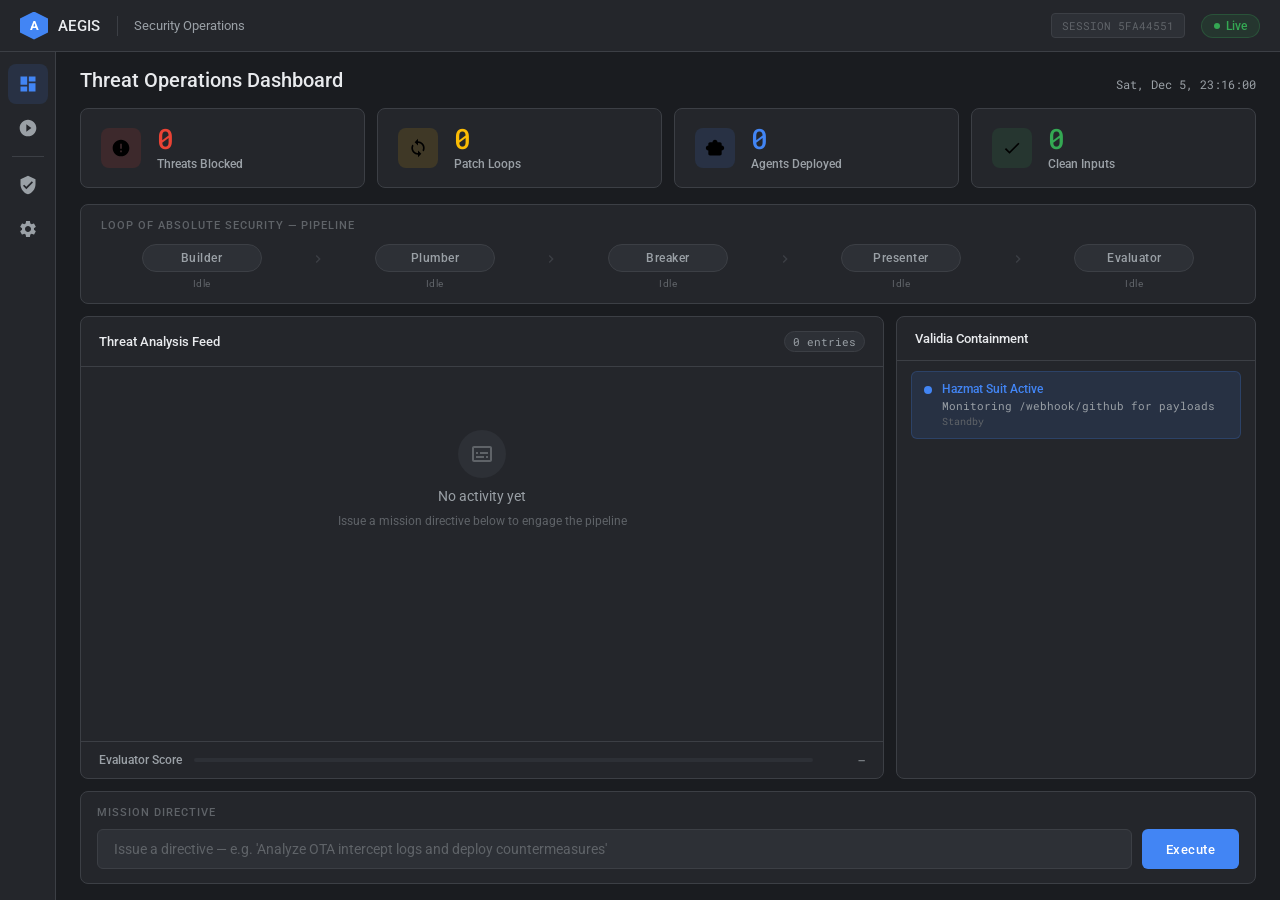
==== commit 730ba192: "feat: redesign UI as Google SecOps-style dashboard - Material Design dark theme (Google Sans, Roboto" ====
--- a/hackathon-team/ui/index.html
+++ b/hackathon-team/ui/index.html
@@ -3,815 +3,1007 @@
 <head>
 <meta charset="UTF-8">
 <meta name="viewport" content="width=device-width, initial-scale=1.0">
-<title>AEGIS // Zero-Trust Threat Analyst</title>
+<title>AEGIS — Security Operations</title>
+<link rel="preconnect" href="https://fonts.googleapis.com">
+<link href="https://fonts.googleapis.com/css2?family=Google+Sans:wght@400;500;700&family=Roboto+Mono:wght@400;500&family=Roboto:wght@400;500&display=swap" rel="stylesheet">
 <style>
 :root {
-  --bg:       #060a10;
-  --surface:  #0c1220;
-  --border:   #1a2335;
-  --text:     #c8d6e8;
-  --muted:    #445566;
-  --red:      #e8394a;
-  --green:    #2de08a;
-  --blue:     #4f9eff;
-  --amber:    #e8a838;
-  --purple:   #a87cff;
-  --gold:     #f0c060;
-  --font-mono:'JetBrains Mono',ui-monospace,monospace;
-}
-
-*{box-sizing:border-box;margin:0;padding:0}
-
-/* ── Scanline overlay ── */
-body::after{
-  content:'';position:fixed;inset:0;pointer-events:none;z-index:9999;
-  background:repeating-linear-gradient(0deg,transparent,transparent 2px,rgba(0,0,0,.06) 2px,rgba(0,0,0,.06) 4px);
-}
-
-/* ── Grid background ── */
-body{
-  font-family:var(--font-mono);
-  background-color:var(--bg);
-  color:var(--text);
-  min-height:100vh;
-  overflow-x:hidden;
-  background-image:
-    linear-gradient(rgba(79,158,255,.03) 1px, transparent 1px),
-    linear-gradient(90deg, rgba(79,158,255,.03) 1px, transparent 1px);
-  background-size:40px 40px;
-}
-
-/* ── Scrollbars ── */
-::-webkit-scrollbar{width:3px}
-::-webkit-scrollbar-track{background:transparent}
-::-webkit-scrollbar-thumb{background:var(--border);border-radius:2px}
-
-/* ─────────────────────── HEADER ─────────────────────── */
-header{
-  position:sticky;top:0;z-index:100;
-  background:rgba(6,10,16,.95);
-  border-bottom:1px solid var(--border);
-  backdrop-filter:blur(12px);
-  padding:0 32px;
-  height:56px;
-  display:flex;align-items:center;justify-content:space-between;
-}
-
-.logo{
-  display:flex;align-items:center;gap:16px;
-}
-.logo-mark{
-  width:28px;height:28px;
-  border:2px solid var(--red);
-  transform:rotate(45deg);
-  position:relative;
-  flex-shrink:0;
-}
-.logo-mark::after{
-  content:'';position:absolute;inset:5px;
-  background:var(--red);
-  animation:markPulse 2s ease-in-out infinite;
-}
-@keyframes markPulse{0%,100%{opacity:1}50%{opacity:.3}}
-
-.logo-text{
-  font-size:14px;font-weight:700;letter-spacing:4px;text-transform:uppercase;color:#fff;
-}
-.logo-sub{
-  font-size:10px;letter-spacing:2px;color:var(--muted);margin-top:1px;
-}
-
-.header-right{display:flex;align-items:center;gap:24px}
-
-.session-tag{
-  font-size:10px;letter-spacing:1.5px;color:var(--muted);
-  border:1px solid var(--border);
-  padding:4px 10px;border-radius:2px;
-}
-
-.live-indicator{
-  display:flex;align-items:center;gap:8px;
-  font-size:10px;letter-spacing:2px;font-weight:700;color:var(--red);
-}
-.live-dot{
-  width:6px;height:6px;border-radius:50%;background:var(--red);
-  animation:livePulse 1.4s ease-in-out infinite;
-}
-@keyframes livePulse{
-  0%,100%{box-shadow:0 0 0 0 rgba(232,57,74,.8)}
-  50%{box-shadow:0 0 0 5px transparent}
-}
-
-/* ─────────────────────── LAYOUT ─────────────────────── */
-.container{max-width:1680px;margin:0 auto;padding:24px 32px}
-
-/* ─────────────────────── METRICS ─────────────────────── */
-.metrics{display:grid;grid-template-columns:repeat(4,1fr);gap:12px;margin-bottom:20px}
-
-.metric{
-  background:var(--surface);
-  border:1px solid var(--border);
-  border-radius:4px;
-  padding:18px 20px;
-  position:relative;
-  overflow:hidden;
-  transition:border-color .2s;
-}
-.metric:hover{border-color:var(--muted)}
-.metric::before{
-  content:'';position:absolute;top:0;left:0;right:0;height:2px;
-}
-.metric.m-red::before{background:var(--red)}
-.metric.m-amber::before{background:var(--amber)}
-.metric.m-blue::before{background:var(--blue)}
-.metric.m-green::before{background:var(--green)}
-
-.metric-num{font-size:40px;font-weight:700;line-height:1;letter-spacing:-1px}
-.m-red .metric-num{color:var(--red)}
-.m-amber .metric-num{color:var(--amber)}
-.m-blue .metric-num{color:var(--blue)}
-.m-green .metric-num{color:var(--green)}
-
-.metric-lbl{
-  font-size:9px;letter-spacing:2px;text-transform:uppercase;
-  color:var(--muted);margin-top:8px;
-}
-.metric-bar{
-  position:absolute;bottom:0;left:0;height:2px;
-  background:currentColor;opacity:.2;width:0%;
-  transition:width 1s ease;
-}
-
-/* ─────────────────────── PIPELINE ─────────────────────── */
-.pipeline-wrap{
-  background:var(--surface);border:1px solid var(--border);
-  border-radius:4px;padding:16px 24px;margin-bottom:20px;
-}
-.pipeline-label{
-  font-size:9px;letter-spacing:3px;text-transform:uppercase;
-  color:var(--muted);margin-bottom:14px;
-}
-.pipeline{display:flex;align-items:center;gap:0}
-.p-node{
-  display:flex;flex-direction:column;align-items:center;gap:6px;
-  flex:1;position:relative;
-}
-.p-node-box{
-  width:100%;max-width:140px;
-  border:1px solid var(--border);border-radius:3px;
-  padding:8px 12px;text-align:center;
-  font-size:10px;font-weight:700;letter-spacing:2px;text-transform:uppercase;
-  color:var(--muted);background:rgba(0,0,0,.3);
-  transition:all .4s ease;position:relative;overflow:hidden;
-}
-.p-node-box::after{
-  content:'';position:absolute;top:0;left:-100%;width:100%;height:100%;
-  background:linear-gradient(90deg,transparent,rgba(255,255,255,.05),transparent);
-  transition:left .6s ease;
-}
-.p-node.active .p-node-box::after{left:100%}
-
-.p-node.active .p-node-box{
-  border-color:var(--blue);color:var(--blue);
-  box-shadow:0 0 20px rgba(79,158,255,.15);
-}
-.p-node.attacking .p-node-box{
-  border-color:var(--red);color:var(--red);
-  box-shadow:0 0 20px rgba(232,57,74,.2);
-  animation:attackFlicker .6s ease-in-out infinite;
-}
-@keyframes attackFlicker{0%,100%{opacity:1}50%{opacity:.7}}
-.p-node.done .p-node-box{border-color:var(--green);color:var(--green)}
-
-.p-status{font-size:8px;letter-spacing:1.5px;color:var(--muted);transition:color .3s}
-.p-node.active .p-status{color:var(--blue)}
-.p-node.attacking .p-status{color:var(--red)}
-.p-node.done .p-status{color:var(--green)}
-
-.p-connector{
-  flex:0 0 auto;
-  width:40px;height:1px;
-  background:var(--border);
-  position:relative;margin:0 -1px;
-  margin-bottom:18px;
-}
-.p-connector::after{
-  content:'';position:absolute;top:-2px;right:-4px;
-  border:4px solid transparent;
-  border-left-color:var(--border);
-}
-.p-connector.active-flow::before{
-  content:'';position:absolute;inset:0;
-  background:linear-gradient(90deg,var(--blue),transparent);
-  animation:flowAnim 1s linear infinite;
-}
-@keyframes flowAnim{0%{transform:translateX(-100%)}100%{transform:translateX(100%)}}
-
-/* ─────────────────────── MAIN GRID ─────────────────────── */
-.main-grid{display:grid;grid-template-columns:1fr 380px;gap:16px;margin-bottom:16px}
-
-.panel{
-  background:var(--surface);border:1px solid var(--border);
-  border-radius:4px;overflow:hidden;
-}
-.panel-head{
-  padding:12px 18px;border-bottom:1px solid var(--border);
-  display:flex;align-items:center;justify-content:space-between;
-}
-.panel-title{font-size:9px;letter-spacing:3px;text-transform:uppercase;color:var(--muted)}
-.panel-count{
-  font-size:9px;letter-spacing:1px;color:var(--muted);
-  background:rgba(0,0,0,.3);border:1px solid var(--border);
-  padding:2px 8px;border-radius:2px;
-}
-.panel-body{padding:14px 16px}
-
-/* ─────────────────────── AGENT FEED ─────────────────────── */
-.feed{max-height:500px;overflow-y:auto;padding-right:6px}
-
-.empty-state{
-  text-align:center;color:var(--muted);padding:60px 20px;
-  font-size:11px;letter-spacing:1px;line-height:2;
-}
-.empty-state strong{display:block;font-size:14px;color:var(--border);margin-bottom:8px;letter-spacing:3px}
-
-.entry{
-  display:flex;gap:12px;margin-bottom:16px;
-  animation:entryIn .3s ease-out both;
-}
-@keyframes entryIn{from{opacity:0;transform:translateX(-6px)}to{opacity:1;transform:translateX(0)}}
-
-.entry-gutter{
-  display:flex;flex-direction:column;align-items:center;
-  padding-top:3px;flex-shrink:0;
-}
-.entry-icon{
-  width:28px;height:28px;border-radius:3px;flex-shrink:0;
-  display:flex;align-items:center;justify-content:center;
-  font-size:10px;font-weight:700;letter-spacing:1px;
-}
-.entry-line{width:1px;flex:1;background:var(--border);margin-top:6px;min-height:20px}
-
-.entry-body{flex:1;min-width:0;padding-top:2px}
-.entry-meta{
-  display:flex;align-items:center;gap:10px;margin-bottom:6px;
-}
-.entry-role{font-size:10px;font-weight:700;letter-spacing:2px;text-transform:uppercase}
-.entry-time{font-size:9px;color:var(--muted)}
-.entry-score{
-  font-size:9px;padding:1px 6px;border-radius:2px;
-  background:rgba(232,168,56,.15);border:1px solid rgba(232,168,56,.3);
-  color:var(--amber);margin-left:auto;
-}
-.entry-content{
-  font-size:11px;line-height:1.7;color:var(--text);
-  white-space:pre-wrap;word-break:break-word;
-  border-left:2px solid var(--border);padding-left:10px;
-}
-.entry-content.eval-content{
-  background:rgba(232,168,56,.04);
-  border:1px solid rgba(232,168,56,.15);
-  border-radius:3px;padding:10px;
-}
-
-/* Agent color scheme */
-.role-user    .entry-icon{background:rgba(200,214,232,.12);color:var(--text)}
-.role-coordinator .entry-icon{background:rgba(232,168,56,.15);color:var(--amber)}
-.role-builder  .entry-icon{background:rgba(79,158,255,.15);color:var(--blue)}
-.role-plumber  .entry-icon{background:rgba(45,224,138,.15);color:var(--green)}
-.role-breaker  .entry-icon{background:rgba(232,57,74,.15);color:var(--red)}
-.role-presenter .entry-icon{background:rgba(168,124,255,.15);color:var(--purple)}
-.role-evaluator .entry-icon{background:rgba(240,192,96,.15);color:var(--gold)}
-.role-system   .entry-icon{background:rgba(68,85,102,.2);color:var(--muted)}
-
-.role-user    .entry-role{color:var(--text)}
-.role-coordinator .entry-role{color:var(--amber)}
-.role-builder  .entry-role{color:var(--blue)}
-.role-plumber  .entry-role{color:var(--green)}
-.role-breaker  .entry-role{color:var(--red)}
-.role-presenter .entry-role{color:var(--purple)}
-.role-evaluator .entry-role{color:var(--gold)}
-.role-system   .entry-role{color:var(--muted)}
-
-/* ─────────────────────── RIGHT COLUMN ─────────────────────── */
-.right-col{display:flex;flex-direction:column;gap:16px}
+  --bg:         #1a1c20;
+  --surface:    #24262b;
+  --surface2:   #2d3036;
+  --border:     #3c3f45;
+  --text:       #e8eaed;
+  --text2:      #9aa0a6;
+  --text3:      #5f6368;
+  --blue:       #4285f4;
+  --blue-dim:   rgba(66,133,244,.12);
+  --red:        #ea4335;
+  --red-dim:    rgba(234,67,53,.12);
+  --green:      #34a853;
+  --green-dim:  rgba(52,168,83,.12);
+  --yellow:     #fbbc04;
+  --yellow-dim: rgba(251,188,4,.12);
+  --orange:     #fa7b17;
+  --font:       'Google Sans','Roboto',sans-serif;
+  --mono:       'Roboto Mono',ui-monospace,monospace;
+  --nav-w:      56px;
+}
+
+* { box-sizing: border-box; margin: 0; padding: 0; }
+
+body {
+  font-family: var(--font);
+  background: var(--bg);
+  color: var(--text);
+  min-height: 100vh;
+  display: flex;
+  flex-direction: column;
+}
+
+/* scrollbars */
+::-webkit-scrollbar { width: 4px; height: 4px; }
+::-webkit-scrollbar-track { background: transparent; }
+::-webkit-scrollbar-thumb { background: var(--border); border-radius: 4px; }
+
+/* ──────────────────────── TOP NAV ──────────────────────── */
+.topbar {
+  height: 52px;
+  background: var(--surface);
+  border-bottom: 1px solid var(--border);
+  display: flex;
+  align-items: center;
+  padding: 0 20px;
+  gap: 16px;
+  flex-shrink: 0;
+  z-index: 10;
+}
+
+.topbar-logo {
+  display: flex;
+  align-items: center;
+  gap: 10px;
+  text-decoration: none;
+}
+.logo-shield {
+  width: 28px; height: 28px;
+  background: var(--blue);
+  clip-path: polygon(50% 0%, 100% 25%, 100% 75%, 50% 100%, 0% 75%, 0% 25%);
+  display: flex; align-items: center; justify-content: center;
+  flex-shrink: 0;
+}
+.logo-letter {
+  font-family: var(--font);
+  font-size: 13px;
+  font-weight: 700;
+  color: #fff;
+}
+.topbar-product {
+  font-size: 15px;
+  font-weight: 500;
+  color: var(--text);
+  letter-spacing: .3px;
+}
+.topbar-divider {
+  width: 1px; height: 20px;
+  background: var(--border);
+}
+.topbar-sub {
+  font-size: 13px;
+  color: var(--text2);
+}
+.topbar-right {
+  margin-left: auto;
+  display: flex;
+  align-items: center;
+  gap: 16px;
+}
+.session-chip {
+  font-family: var(--mono);
+  font-size: 11px;
+  color: var(--text3);
+  background: var(--surface2);
+  border: 1px solid var(--border);
+  padding: 4px 10px;
+  border-radius: 4px;
+}
+.live-chip {
+  display: flex; align-items: center; gap: 6px;
+  font-size: 12px; font-weight: 500;
+  color: var(--green);
+  background: var(--green-dim);
+  border: 1px solid rgba(52,168,83,.25);
+  padding: 4px 12px;
+  border-radius: 20px;
+}
+.live-dot {
+  width: 6px; height: 6px; border-radius: 50%;
+  background: var(--green);
+  animation: livePulse 2s ease-in-out infinite;
+}
+@keyframes livePulse {
+  0%,100% { box-shadow: 0 0 0 0 rgba(52,168,83,.6); }
+  50% { box-shadow: 0 0 0 4px rgba(52,168,83,0); }
+}
+
+/* ──────────────────────── BODY LAYOUT ──────────────────────── */
+.body {
+  display: flex;
+  flex: 1;
+  overflow: hidden;
+}
+
+/* ──────────────────────── SIDEBAR NAV ──────────────────────── */
+.sidebar {
+  width: var(--nav-w);
+  background: var(--surface);
+  border-right: 1px solid var(--border);
+  display: flex;
+  flex-direction: column;
+  align-items: center;
+  padding: 12px 0;
+  gap: 4px;
+  flex-shrink: 0;
+}
+.nav-btn {
+  width: 40px; height: 40px;
+  border-radius: 8px;
+  display: flex; align-items: center; justify-content: center;
+  cursor: pointer;
+  color: var(--text2);
+  transition: background .15s, color .15s;
+  position: relative;
+}
+.nav-btn:hover { background: var(--surface2); color: var(--text); }
+.nav-btn.active { background: var(--blue-dim); color: var(--blue); }
+.nav-btn svg { width: 20px; height: 20px; fill: currentColor; }
+.nav-sep { width: 32px; height: 1px; background: var(--border); margin: 4px 0; }
+
+/* ──────────────────────── MAIN CONTENT ──────────────────────── */
+.content {
+  flex: 1;
+  display: flex;
+  flex-direction: column;
+  overflow: hidden;
+}
+
+/* ──────────────────────── PAGE HEADER ──────────────────────── */
+.page-header {
+  padding: 16px 24px 0;
+  display: flex;
+  align-items: flex-end;
+  justify-content: space-between;
+  flex-shrink: 0;
+}
+.page-title { font-size: 20px; font-weight: 500; }
+.page-time { font-size: 12px; color: var(--text2); font-family: var(--mono); }
+
+/* ──────────────────────── METRICS ──────────────────────── */
+.metrics {
+  display: grid;
+  grid-template-columns: repeat(4, 1fr);
+  gap: 12px;
+  padding: 16px 24px 0;
+  flex-shrink: 0;
+}
+.metric {
+  background: var(--surface);
+  border: 1px solid var(--border);
+  border-radius: 8px;
+  padding: 16px 20px;
+  display: flex;
+  align-items: center;
+  gap: 16px;
+  transition: border-color .2s;
+}
+.metric:hover { border-color: var(--blue); }
+.metric-icon {
+  width: 40px; height: 40px;
+  border-radius: 8px;
+  display: flex; align-items: center; justify-content: center;
+  flex-shrink: 0;
+}
+.metric-icon svg { width: 20px; height: 20px; }
+.mi-red   { background: var(--red-dim); color: var(--red); }
+.mi-yellow{ background: var(--yellow-dim); color: var(--yellow); }
+.mi-blue  { background: var(--blue-dim); color: var(--blue); }
+.mi-green { background: var(--green-dim); color: var(--green); }
+.metric-body { display: flex; flex-direction: column; }
+.metric-num {
+  font-size: 28px; font-weight: 500; line-height: 1;
+  font-family: var(--mono);
+}
+.mi-red   + .metric-body .metric-num { color: var(--red); }
+.mi-yellow+ .metric-body .metric-num { color: var(--yellow); }
+.mi-blue  + .metric-body .metric-num { color: var(--blue); }
+.mi-green + .metric-body .metric-num { color: var(--green); }
+.metric-label {
+  font-size: 12px; color: var(--text2);
+  margin-top: 4px; font-weight: 500;
+}
+
+/* ──────────────────────── PIPELINE ──────────────────────── */
+.pipeline-bar {
+  margin: 16px 24px 0;
+  background: var(--surface);
+  border: 1px solid var(--border);
+  border-radius: 8px;
+  padding: 14px 20px;
+  flex-shrink: 0;
+}
+.pipeline-head {
+  font-size: 11px;
+  font-weight: 500;
+  letter-spacing: 1px;
+  text-transform: uppercase;
+  color: var(--text3);
+  margin-bottom: 12px;
+}
+.pipeline {
+  display: flex;
+  align-items: center;
+}
+.p-node {
+  flex: 1;
+  display: flex;
+  flex-direction: column;
+  align-items: center;
+  gap: 6px;
+}
+.p-pill {
+  width: 100%;
+  max-width: 120px;
+  border: 1px solid var(--border);
+  border-radius: 20px;
+  padding: 6px 14px;
+  font-size: 12px;
+  font-weight: 500;
+  text-align: center;
+  color: var(--text2);
+  background: var(--surface2);
+  transition: all .3s;
+  letter-spacing: .5px;
+}
+.p-node.active .p-pill {
+  border-color: var(--blue);
+  background: var(--blue-dim);
+  color: var(--blue);
+  box-shadow: 0 0 16px rgba(66,133,244,.15);
+}
+.p-node.warn .p-pill {
+  border-color: var(--red);
+  background: var(--red-dim);
+  color: var(--red);
+  animation: warnPulse .8s ease-in-out infinite;
+}
+@keyframes warnPulse { 0%,100%{opacity:1}50%{opacity:.6} }
+.p-node.done .p-pill {
+  border-color: var(--green);
+  background: var(--green-dim);
+  color: var(--green);
+}
+.p-sub {
+  font-size: 10px;
+  color: var(--text3);
+  letter-spacing: .5px;
+}
+.p-node.active .p-sub { color: var(--blue); }
+.p-node.warn   .p-sub { color: var(--red); }
+.p-node.done   .p-sub { color: var(--green); }
+
+.p-arrow {
+  flex: 0 0 32px;
+  display: flex;
+  align-items: center;
+  justify-content: center;
+  margin-bottom: 16px;
+  color: var(--border);
+}
+.p-arrow svg { width: 16px; height: 16px; fill: currentColor; }
+.p-arrow.flowing svg {
+  color: var(--blue);
+  animation: arrowFlow .8s ease-in-out infinite alternate;
+}
+@keyframes arrowFlow { from{opacity:.3}to{opacity:1} }
+
+/* ──────────────────────── MAIN GRID ──────────────────────── */
+.grid {
+  display: grid;
+  grid-template-columns: 1fr 360px;
+  gap: 12px;
+  padding: 12px 24px 0;
+  flex: 1;
+  min-height: 0;
+}
+
+.panel {
+  background: var(--surface);
+  border: 1px solid var(--border);
+  border-radius: 8px;
+  display: flex;
+  flex-direction: column;
+  min-height: 0;
+}
+.panel-head {
+  padding: 14px 18px;
+  border-bottom: 1px solid var(--border);
+  display: flex;
+  align-items: center;
+  justify-content: space-between;
+  flex-shrink: 0;
+}
+.panel-title {
+  font-size: 13px;
+  font-weight: 500;
+  color: var(--text);
+}
+.panel-badge {
+  font-size: 11px;
+  font-family: var(--mono);
+  color: var(--text2);
+  background: var(--surface2);
+  border: 1px solid var(--border);
+  padding: 2px 8px;
+  border-radius: 20px;
+}
+
+/* ──────────────────────── FEED ──────────────────────── */
+.feed {
+  flex: 1;
+  overflow-y: auto;
+  padding: 12px 16px;
+}
+
+.empty-state {
+  display: flex;
+  flex-direction: column;
+  align-items: center;
+  justify-content: center;
+  height: 200px;
+  gap: 10px;
+}
+.empty-icon {
+  width: 48px; height: 48px;
+  background: var(--surface2);
+  border-radius: 50%;
+  display: flex; align-items: center; justify-content: center;
+}
+.empty-icon svg { width: 24px; height: 24px; fill: var(--text3); }
+.empty-text { font-size: 14px; color: var(--text2); }
+.empty-sub { font-size: 12px; color: var(--text3); }
+
+/* Entry */
+.entry {
+  display: flex;
+  gap: 12px;
+  padding: 10px 0;
+  border-bottom: 1px solid rgba(60,63,69,.5);
+  animation: fadeSlide .25s ease-out both;
+}
+.entry:last-child { border-bottom: none; }
+@keyframes fadeSlide {
+  from { opacity: 0; transform: translateY(6px); }
+  to   { opacity: 1; transform: translateY(0); }
+}
+
+.entry-avatar {
+  width: 32px; height: 32px;
+  border-radius: 8px;
+  font-size: 11px; font-weight: 700;
+  font-family: var(--mono);
+  display: flex; align-items: center; justify-content: center;
+  flex-shrink: 0; margin-top: 2px;
+}
+.av-user        { background:rgba(232,234,237,.1); color:var(--text2); }
+.av-coordinator { background:var(--yellow-dim);    color:var(--yellow);}
+.av-builder     { background:var(--blue-dim);      color:var(--blue);  }
+.av-plumber     { background:var(--green-dim);     color:var(--green); }
+.av-breaker     { background:var(--red-dim);       color:var(--red);   }
+.av-presenter   { background:rgba(167,139,250,.12);color:#a78bfa;      }
+.av-evaluator   { background:var(--yellow-dim);    color:var(--yellow);}
+.av-system      { background:var(--surface2);      color:var(--text3); }
+
+.entry-main { flex: 1; min-width: 0; }
+.entry-top {
+  display: flex;
+  align-items: center;
+  gap: 10px;
+  margin-bottom: 6px;
+}
+.entry-role {
+  font-size: 13px;
+  font-weight: 500;
+}
+.role-user        { color: var(--text2); }
+.role-coordinator { color: var(--yellow); }
+.role-builder     { color: var(--blue); }
+.role-plumber     { color: var(--green); }
+.role-breaker     { color: var(--red); }
+.role-presenter   { color: #a78bfa; }
+.role-evaluator   { color: var(--yellow); }
+.role-system      { color: var(--text3); }
+
+.entry-time {
+  font-size: 11px;
+  font-family: var(--mono);
+  color: var(--text3);
+}
+.score-chip {
+  margin-left: auto;
+  font-size: 11px;
+  font-family: var(--mono);
+  font-weight: 500;
+  padding: 2px 10px;
+  border-radius: 20px;
+  cursor: pointer;
+  transition: filter .15s;
+}
+.score-chip:hover { filter: brightness(1.2); }
+.score-pass { background: var(--green-dim); border: 1px solid rgba(52,168,83,.3); color: var(--green); }
+.score-warn { background: var(--yellow-dim); border: 1px solid rgba(251,188,4,.3); color: var(--yellow); }
+.score-fail { background: var(--red-dim); border: 1px solid rgba(234,67,53,.3); color: var(--red); }
+
+.entry-body {
+  font-size: 13px;
+  line-height: 1.7;
+  color: var(--text2);
+  font-family: var(--mono);
+  white-space: pre-wrap;
+  word-break: break-word;
+  background: var(--surface2);
+  border-radius: 6px;
+  padding: 10px 14px;
+}
+.entry-body.eval-body {
+  background: rgba(251,188,4,.06);
+  border: 1px solid rgba(251,188,4,.18);
+  color: var(--text);
+}
+
+/* Score bar strip */
+.score-strip {
+  border-top: 1px solid var(--border);
+  padding: 10px 18px;
+  display: flex;
+  align-items: center;
+  gap: 12px;
+  flex-shrink: 0;
+}
+.score-strip-label { font-size: 12px; color: var(--text2); font-weight: 500; white-space: nowrap; }
+.score-track { flex: 1; height: 4px; background: var(--surface2); border-radius: 4px; overflow: hidden; }
+.score-fill { height: 100%; border-radius: 4px; transition: width .8s cubic-bezier(.4,0,.2,1), background .4s; }
+.score-pct { font-size: 12px; font-family: var(--mono); color: var(--text2); min-width: 40px; text-align: right; }
+
+/* ──────────────────────── RIGHT PANEL ──────────────────────── */
+.right-col { display: flex; flex-direction: column; gap: 12px; min-height: 0; }
 
 /* Containment log */
-.clog{max-height:240px;overflow-y:auto;display:flex;flex-direction:column;gap:6px;padding:14px 16px}
-.clog-entry{
-  border-radius:3px;padding:10px 12px;
-  font-size:10px;line-height:1.6;
-  border-left:2px solid;
-  background:rgba(0,0,0,.3);
-  animation:logFlash .8s ease-out both;
-}
-@keyframes logFlash{from{background:rgba(232,57,74,.2)}to{background:rgba(0,0,0,.3)}}
-.clog-blocked{border-color:var(--red);background:rgba(232,57,74,.05)}
-.clog-clean{border-color:var(--green)}
-.clog-info{border-color:var(--blue)}
-.clog-time{color:var(--muted);font-size:9px;display:block;margin-bottom:2px}
-.clog-label{font-weight:700;letter-spacing:1.5px;display:block;margin-bottom:2px}
-.clog-blocked .clog-label{color:var(--red)}
-.clog-clean .clog-label{color:var(--green)}
-.clog-info .clog-label{color:var(--blue)}
-.clog-detail{color:var(--muted)}
-
-/* Roster */
-.roster{display:flex;flex-direction:column;gap:2px;padding:14px 16px}
-.roster-row{
-  display:flex;align-items:center;justify-content:space-between;
-  padding:8px 0;border-bottom:1px solid rgba(26,35,53,.6);
-}
-.roster-row:last-child{border-bottom:none}
-.roster-left{display:flex;align-items:center;gap:10px}
-.roster-swatch{width:3px;height:32px;border-radius:2px;flex-shrink:0}
-.roster-name{font-size:10px;font-weight:700;letter-spacing:2px;text-transform:uppercase}
-.roster-desc{font-size:9px;color:var(--muted);margin-top:1px;letter-spacing:.5px}
-.roster-status{
-  font-size:9px;font-weight:700;letter-spacing:2px;
-  padding:3px 10px;border-radius:2px;border:1px solid var(--border);
-  color:var(--muted);background:rgba(0,0,0,.3);
-  transition:all .3s ease;white-space:nowrap;
-}
-.roster-status.st-active{
-  color:var(--blue);border-color:rgba(79,158,255,.4);
-  background:rgba(79,158,255,.08);
-  box-shadow:0 0 12px rgba(79,158,255,.1);
-}
-.roster-status.st-attacking{
-  color:var(--red);border-color:rgba(232,57,74,.4);
-  background:rgba(232,57,74,.08);
-  animation:livePulse 1s infinite;
-}
-.roster-status.st-done{
-  color:var(--green);border-color:rgba(45,224,138,.3);
-  background:rgba(45,224,138,.05);
-}
-
-/* Evaluator score bar */
-.score-strip{
-  display:flex;align-items:center;gap:10px;
-  padding:10px 16px;border-top:1px solid var(--border);
-  font-size:10px;color:var(--muted);
-}
-.score-bar-wrap{flex:1;height:3px;background:var(--border);border-radius:2px;overflow:hidden}
-.score-bar-fill{height:100%;background:var(--green);border-radius:2px;transition:width .8s ease}
-
-/* ─────────────────────── MISSION INPUT ─────────────────────── */
-.mission-bar{
-  background:var(--surface);border:1px solid var(--border);
-  border-radius:4px;padding:16px 20px;
-}
-.mission-label{font-size:9px;letter-spacing:3px;text-transform:uppercase;color:var(--muted);margin-bottom:12px}
-.mission-row{display:flex;gap:10px}
-.mission-input{
-  flex:1;background:#050810;border:1px solid var(--border);
-  color:var(--text);padding:12px 16px;border-radius:3px;
-  font-family:var(--font-mono);font-size:12px;outline:none;
-  transition:border-color .2s,box-shadow .2s;
-  letter-spacing:.5px;
-}
-.mission-input::placeholder{color:var(--muted)}
-.mission-input:focus{border-color:var(--blue);box-shadow:0 0 0 1px rgba(79,158,255,.2)}
-.exec-btn{
-  background:transparent;
-  border:1px solid var(--blue);
-  color:var(--blue);font-family:var(--font-mono);
-  font-size:10px;font-weight:700;letter-spacing:3px;text-transform:uppercase;
-  padding:0 28px;border-radius:3px;cursor:pointer;
-  transition:all .2s;white-space:nowrap;
-  position:relative;overflow:hidden;
-}
-.exec-btn::before{
-  content:'';position:absolute;inset:0;
-  background:var(--blue);opacity:0;transition:opacity .2s;
-}
-.exec-btn:hover::before{opacity:.1}
-.exec-btn:hover{box-shadow:0 0 20px rgba(79,158,255,.2)}
-.exec-btn:disabled{opacity:.3;cursor:not-allowed}
-
-.thinking-bar{
-  display:none;align-items:center;gap:10px;
-  margin-top:10px;font-size:10px;color:var(--amber);letter-spacing:1px;
-}
-.thinking-dots span{animation:dotBlink 1.2s infinite both}
-.thinking-dots span:nth-child(2){animation-delay:.2s}
-.thinking-dots span:nth-child(3){animation-delay:.4s}
-@keyframes dotBlink{0%,80%,100%{opacity:.2}40%{opacity:1}}
-
-/* ─────────────────────── THREAT SCORE MODAL ─────────────────────── */
-.score-overlay{
-  display:none;position:fixed;inset:0;z-index:200;
-  background:rgba(6,10,16,.92);backdrop-filter:blur(8px);
-  align-items:center;justify-content:center;
-}
-.score-overlay.open{display:flex}
-.score-card{
-  border:1px solid var(--border);border-radius:4px;
-  background:var(--surface);padding:32px 40px;min-width:320px;
-  text-align:center;
-}
-.score-val{font-size:64px;font-weight:700;line-height:1}
-.score-label{font-size:9px;letter-spacing:3px;color:var(--muted);margin-top:8px}
-.score-verdict{font-size:12px;letter-spacing:2px;margin-top:16px;padding:6px 14px;border-radius:2px;display:inline-block}
-.score-approved{background:rgba(45,224,138,.1);border:1px solid rgba(45,224,138,.3);color:var(--green)}
-.score-rejected{background:rgba(232,57,74,.1);border:1px solid rgba(232,57,74,.3);color:var(--red)}
-.score-close{
-  margin-top:24px;font-size:9px;letter-spacing:2px;
-  color:var(--muted);cursor:pointer;text-decoration:underline;
-}
+.clog-body { flex: 1; overflow-y: auto; padding: 10px 14px; }
+
+.clog-item {
+  display: flex;
+  gap: 10px;
+  padding: 10px 12px;
+  border-radius: 6px;
+  margin-bottom: 6px;
+  font-size: 12px;
+  animation: fadeSlide .3s ease-out both;
+}
+.clog-blocked { background: var(--red-dim); border: 1px solid rgba(234,67,53,.2); }
+.clog-clean   { background: var(--green-dim); border: 1px solid rgba(52,168,83,.2); }
+.clog-info    { background: var(--blue-dim); border: 1px solid rgba(66,133,244,.2); }
+
+.clog-dot {
+  width: 8px; height: 8px;
+  border-radius: 50%;
+  flex-shrink: 0;
+  margin-top: 4px;
+}
+.clog-blocked .clog-dot { background: var(--red); box-shadow: 0 0 6px var(--red); }
+.clog-clean   .clog-dot { background: var(--green); }
+.clog-info    .clog-dot { background: var(--blue); }
+
+.clog-content { display: flex; flex-direction: column; }
+.clog-label {
+  font-weight: 500;
+  font-size: 12px;
+  margin-bottom: 2px;
+}
+.clog-blocked .clog-label { color: var(--red); }
+.clog-clean   .clog-label { color: var(--green); }
+.clog-info    .clog-label { color: var(--blue); }
+
+.clog-detail { color: var(--text2); font-size: 11px; font-family: var(--mono); }
+.clog-time { color: var(--text3); font-size: 10px; font-family: var(--mono); margin-top: 2px; display: block; }
+
+/* ──────────────────────── MISSION BAR ──────────────────────── */
+.mission-wrap {
+  padding: 12px 24px 16px;
+  flex-shrink: 0;
+}
+.mission-bar {
+  background: var(--surface);
+  border: 1px solid var(--border);
+  border-radius: 8px;
+  padding: 14px 16px;
+  display: flex;
+  flex-direction: column;
+  gap: 10px;
+}
+.mission-label {
+  font-size: 11px;
+  font-weight: 500;
+  letter-spacing: 1px;
+  text-transform: uppercase;
+  color: var(--text3);
+}
+.mission-row { display: flex; gap: 10px; }
+.mission-input {
+  flex: 1;
+  background: var(--surface2);
+  border: 1px solid var(--border);
+  color: var(--text);
+  padding: 11px 16px;
+  border-radius: 6px;
+  font-family: var(--font);
+  font-size: 14px;
+  outline: none;
+  transition: border-color .2s, box-shadow .2s;
+}
+.mission-input::placeholder { color: var(--text3); }
+.mission-input:focus {
+  border-color: var(--blue);
+  box-shadow: 0 0 0 2px rgba(66,133,244,.15);
+}
+.exec-btn {
+  background: var(--blue);
+  border: none;
+  color: #fff;
+  font-family: var(--font);
+  font-size: 13px;
+  font-weight: 500;
+  letter-spacing: .5px;
+  padding: 0 24px;
+  border-radius: 6px;
+  cursor: pointer;
+  transition: background .15s, box-shadow .15s;
+  white-space: nowrap;
+}
+.exec-btn:hover { background: #5a95f5; box-shadow: 0 2px 8px rgba(66,133,244,.3); }
+.exec-btn:disabled { background: var(--surface2); color: var(--text3); cursor: not-allowed; box-shadow: none; }
+
+.thinking {
+  display: none;
+  align-items: center;
+  gap: 10px;
+  font-size: 12px;
+  color: var(--text2);
+}
+.thinking-spinner {
+  width: 14px; height: 14px;
+  border: 2px solid var(--border);
+  border-top-color: var(--blue);
+  border-radius: 50%;
+  animation: spin .8s linear infinite;
+}
+@keyframes spin { to { transform: rotate(360deg); } }
+
+/* ──────────────────────── SCORE MODAL ──────────────────────── */
+.modal-bg {
+  display: none;
+  position: fixed; inset: 0;
+  background: rgba(0,0,0,.6);
+  backdrop-filter: blur(4px);
+  z-index: 200;
+  align-items: center; justify-content: center;
+}
+.modal-bg.open { display: flex; }
+.modal {
+  background: var(--surface);
+  border: 1px solid var(--border);
+  border-radius: 12px;
+  padding: 32px 36px;
+  min-width: 280px;
+  text-align: center;
+}
+.modal-score { font-size: 56px; font-weight: 500; font-family: var(--mono); }
+.modal-label { font-size: 12px; color: var(--text2); margin-top: 6px; text-transform: uppercase; letter-spacing: 1px; }
+.modal-chip {
+  display: inline-block;
+  margin-top: 16px;
+  font-size: 12px; font-weight: 500;
+  padding: 6px 18px; border-radius: 20px;
+}
+.modal-close {
+  margin-top: 20px;
+  font-size: 12px;
+  color: var(--text3);
+  cursor: pointer;
+}
+.modal-close:hover { color: var(--text2); }
 </style>
 </head>
 <body>
 
-<!-- ── HEADER ── -->
-<header>
-  <div class="logo">
-    <div class="logo-mark"></div>
-    <div>
-      <div class="logo-text">AEGIS</div>
-      <div class="logo-sub">Zero-Trust Threat Analyst &mdash; Validia Secure</div>
+<!-- TOP NAV -->
+<div class="topbar">
+  <div class="topbar-logo">
+    <div class="logo-shield"><div class="logo-letter">A</div></div>
+    <span class="topbar-product">AEGIS</span>
+  </div>
+  <div class="topbar-divider"></div>
+  <span class="topbar-sub">Security Operations</span>
+  <div class="topbar-right">
+    <div class="session-chip" id="sessionChip">SESSION —</div>
+    <div class="live-chip"><div class="live-dot"></div>Live</div>
+  </div>
+</div>
+
+<!-- BODY -->
+<div class="body">
+
+  <!-- SIDEBAR -->
+  <nav class="sidebar">
+    <div class="nav-btn active" title="Dashboard">
+      <svg viewBox="0 0 24 24"><path d="M3 13h8V3H3zm0 8h8v-6H3zm10 0h8V11h-8zm0-18v6h8V3z"/></svg>
     </div>
-  </div>
-  <div class="header-right">
-    <div class="session-tag" id="sessionTag">SESSION: INIT</div>
-    <div class="live-indicator"><div class="live-dot"></div>LIVE</div>
-  </div>
-</header>
-
-<!-- ── MAIN ── -->
-<div class="container">
-
-  <!-- Metrics -->
-  <div class="metrics">
-    <div class="metric m-red">
-      <div class="metric-num" id="m-blocked">0</div>
-      <div class="metric-lbl">Threats Blocked</div>
+    <div class="nav-btn" title="Events">
+      <svg viewBox="0 0 24 24"><path d="M12 2C6.48 2 2 6.48 2 12s4.48 10 10 10 10-4.48 10-10S17.52 2 12 2zm-2 14.5v-9l6 4.5-6 4.5z"/></svg>
     </div>
-    <div class="metric m-amber">
-      <div class="metric-num" id="m-loops">0</div>
-      <div class="metric-lbl">Patch Loops</div>
+    <div class="nav-sep"></div>
+    <div class="nav-btn" title="Validia">
+      <svg viewBox="0 0 24 24"><path d="M12 1L3 5v6c0 5.55 3.84 10.74 9 12 5.16-1.26 9-6.45 9-12V5l-9-4zm-2 16l-4-4 1.41-1.41L10 14.17l6.59-6.59L18 9l-8 8z"/></svg>
     </div>
-    <div class="metric m-blue">
-      <div class="metric-num" id="m-agents">0</div>
-      <div class="metric-lbl">Agents Deployed</div>
+    <div class="nav-btn" title="Settings">
+      <svg viewBox="0 0 24 24"><path d="M19.14,12.94c0.04-0.3,0.06-0.61,0.06-0.94c0-0.32-0.02-0.64-0.07-0.94l2.03-1.58c0.18-0.14,0.23-0.41,0.12-0.61 l-1.92-3.32c-0.12-0.22-0.37-0.29-0.59-0.22l-2.39,0.96c-0.5-0.38-1.03-0.7-1.62-0.94L14.4,2.81c-0.04-0.24-0.24-0.41-0.48-0.41 h-3.84c-0.24,0-0.43,0.17-0.47,0.41L9.25,5.35C8.66,5.59,8.12,5.92,7.63,6.29L5.24,5.33c-0.22-0.08-0.47,0-0.59,0.22L2.74,8.87 C2.62,9.08,2.66,9.34,2.86,9.48l2.03,1.58C4.84,11.36,4.8,11.69,4.8,12s0.02,0.64,0.07,0.94l-2.03,1.58 c-0.18,0.14-0.23,0.41-0.12,0.61l1.92,3.32c0.12,0.22,0.37,0.29,0.59,0.22l2.39-0.96c0.5,0.38,1.03,0.7,1.62,0.94l0.36,2.54 c0.05,0.24,0.24,0.41,0.48,0.41h3.84c0.24,0,0.44-0.17,0.47-0.41l0.36-2.54c0.59-0.24,1.13-0.56,1.62-0.94l2.39,0.96 c0.22,0.08,0.47,0,0.59-0.22l1.92-3.32c0.12-0.22,0.07-0.47-0.12-0.61L19.14,12.94z M12,15.6c-1.98,0-3.6-1.62-3.6-3.6 s1.62-3.6,3.6-3.6s3.6,1.62,3.6,3.6S13.98,15.6,12,15.6z"/></svg>
     </div>
-    <div class="metric m-green">
-      <div class="metric-num" id="m-clean">0</div>
-      <div class="metric-lbl">Clean Inputs</div>
+  </nav>
+
+  <!-- CONTENT -->
+  <div class="content">
+
+    <!-- Page header -->
+    <div class="page-header">
+      <div class="page-title">Threat Operations Dashboard</div>
+      <div class="page-time" id="clockEl">—</div>
     </div>
-  </div>
-
-  <!-- Pipeline -->
-  <div class="pipeline-wrap">
-    <div class="pipeline-label">Loop of Absolute Security &mdash; Pipeline Status</div>
-    <div class="pipeline">
-      <div class="p-node" id="pn-builder">
-        <div class="p-node-box">BUILDER</div>
-        <div class="p-status">IDLE</div>
+
+    <!-- Metrics -->
+    <div class="metrics">
+      <div class="metric">
+        <div class="metric-icon mi-red">
+          <svg viewBox="0 0 24 24"><path d="M12 2C6.48 2 2 6.48 2 12s4.48 10 10 10 10-4.48 10-10S17.52 2 12 2zm1 15h-2v-2h2v2zm0-4h-2V7h2v6z"/></svg>
+        </div>
+        <div class="metric-body">
+          <div class="metric-num" id="m-blocked">0</div>
+          <div class="metric-label">Threats Blocked</div>
+        </div>
       </div>
-      <div class="p-connector" id="pc-1"></div>
-      <div class="p-node" id="pn-plumber">
-        <div class="p-node-box">PLUMBER</div>
-        <div class="p-status">IDLE</div>
+      <div class="metric">
+        <div class="metric-icon mi-yellow">
+          <svg viewBox="0 0 24 24"><path d="M12 4V1L8 5l4 4V6c3.31 0 6 2.69 6 6 0 1.01-.25 1.97-.7 2.8l1.46 1.46C19.54 15.03 20 13.57 20 12c0-4.42-3.58-8-8-8zm0 14c-3.31 0-6-2.69-6-6 0-1.01.25-1.97.7-2.8L5.24 7.74C4.46 8.97 4 10.43 4 12c0 4.42 3.58 8 8 8v3l4-4-4-4v3z"/></svg>
+        </div>
+        <div class="metric-body">
+          <div class="metric-num" id="m-loops">0</div>
+          <div class="metric-label">Patch Loops</div>
+        </div>
       </div>
-      <div class="p-connector" id="pc-2"></div>
-      <div class="p-node" id="pn-breaker">
-        <div class="p-node-box">BREAKER</div>
-        <div class="p-status">IDLE</div>
+      <div class="metric">
+        <div class="metric-icon mi-blue">
+          <svg viewBox="0 0 24 24"><path d="M20 9V7c0-1.1-.9-2-2-2h-3c0-1.66-1.34-3-3-3S9 3.34 9 5H6c-1.1 0-2 .9-2 2v2c-1.66 0-3 1.34-3 3s1.34 3 3 3v4c0 1.1.9 2 2 2h12c1.1 0 2-.9 2-2v-4c1.66 0 3-1.34 3-3s-1.34-3-3-3z"/></svg>
+        </div>
+        <div class="metric-body">
+          <div class="metric-num" id="m-agents">0</div>
+          <div class="metric-label">Agents Deployed</div>
+        </div>
       </div>
-      <div class="p-connector" id="pc-3"></div>
-      <div class="p-node" id="pn-presenter">
-        <div class="p-node-box">PRESENTER</div>
-        <div class="p-status">IDLE</div>
-      </div>
-      <div class="p-connector" id="pc-4"></div>
-      <div class="p-node" id="pn-evaluator">
-        <div class="p-node-box">EVALUATOR</div>
-        <div class="p-status">IDLE</div>
+      <div class="metric">
+        <div class="metric-icon mi-green">
+          <svg viewBox="0 0 24 24"><path d="M9 16.17L4.83 12l-1.42 1.41L9 19 21 7l-1.41-1.41z"/></svg>
+        </div>
+        <div class="metric-body">
+          <div class="metric-num" id="m-clean">0</div>
+          <div class="metric-label">Clean Inputs</div>
+        </div>
       </div>
     </div>
-  </div>
-
-  <!-- Main grid -->
-  <div class="main-grid">
-
-    <!-- Agent feed -->
-    <div class="panel">
-      <div class="panel-head">
-        <div class="panel-title">Threat Analysis Feed</div>
-        <div class="panel-count" id="entryCount">0 entries</div>
+
+    <!-- Pipeline -->
+    <div class="pipeline-bar">
+      <div class="pipeline-head">Loop of Absolute Security — Pipeline</div>
+      <div class="pipeline">
+        <div class="p-node" id="pn-builder">
+          <div class="p-pill">Builder</div>
+          <div class="p-sub">Idle</div>
+        </div>
+        <div class="p-arrow" id="pa-1">
+          <svg viewBox="0 0 24 24"><path d="M10 6L8.59 7.41 13.17 12l-4.58 4.59L10 18l6-6z"/></svg>
+        </div>
+        <div class="p-node" id="pn-plumber">
+          <div class="p-pill">Plumber</div>
+          <div class="p-sub">Idle</div>
+        </div>
+        <div class="p-arrow" id="pa-2">
+          <svg viewBox="0 0 24 24"><path d="M10 6L8.59 7.41 13.17 12l-4.58 4.59L10 18l6-6z"/></svg>
+        </div>
+        <div class="p-node" id="pn-breaker">
+          <div class="p-pill">Breaker</div>
+          <div class="p-sub">Idle</div>
+        </div>
+        <div class="p-arrow" id="pa-3">
+          <svg viewBox="0 0 24 24"><path d="M10 6L8.59 7.41 13.17 12l-4.58 4.59L10 18l6-6z"/></svg>
+        </div>
+        <div class="p-node" id="pn-presenter">
+          <div class="p-pill">Presenter</div>
+          <div class="p-sub">Idle</div>
+        </div>
+        <div class="p-arrow" id="pa-4">
+          <svg viewBox="0 0 24 24"><path d="M10 6L8.59 7.41 13.17 12l-4.58 4.59L10 18l6-6z"/></svg>
+        </div>
+        <div class="p-node" id="pn-evaluator">
+          <div class="p-pill">Evaluator</div>
+          <div class="p-sub">Idle</div>
+        </div>
       </div>
-      <div class="panel-body" style="padding-bottom:8px">
+    </div>
+
+    <!-- Grid -->
+    <div class="grid">
+
+      <!-- Feed -->
+      <div class="panel">
+        <div class="panel-head">
+          <div class="panel-title">Threat Analysis Feed</div>
+          <div class="panel-badge" id="feedCount">0 entries</div>
+        </div>
         <div class="feed" id="feed">
           <div class="empty-state">
-            <strong>STANDBY</strong>
-            No activity. Issue a directive below<br>to engage the pipeline.
+            <div class="empty-icon">
+              <svg viewBox="0 0 24 24"><path d="M20 4H4c-1.1 0-2 .9-2 2v12c0 1.1.9 2 2 2h16c1.1 0 2-.9 2-2V6c0-1.1-.9-2-2-2zm0 14H4V6h16v12zM6 10h2v2H6zm0 4h8v2H6zm10 0h2v2h-2zm-6-4h8v2h-8z"/></svg>
+            </div>
+            <div class="empty-text">No activity yet</div>
+            <div class="empty-sub">Issue a mission directive below to engage the pipeline</div>
           </div>
         </div>
+        <div class="score-strip">
+          <span class="score-strip-label">Evaluator Score</span>
+          <div class="score-track"><div class="score-fill" id="scoreBar" style="width:0%;background:var(--green)"></div></div>
+          <span class="score-pct" id="scorePct">—</span>
+        </div>
       </div>
-      <!-- Eval score bar -->
-      <div class="score-strip">
-        <span>Evaluator Score</span>
-        <div class="score-bar-wrap"><div class="score-bar-fill" id="scoreBar" style="width:0%"></div></div>
-        <span id="scoreNum" style="font-size:10px;min-width:32px;text-align:right">--</span>
+
+      <!-- Right -->
+      <div class="right-col">
+        <div class="panel" style="flex:1">
+          <div class="panel-head">
+            <div class="panel-title">Validia Containment</div>
+          </div>
+          <div class="clog-body" id="clog">
+            <div class="clog-item clog-info">
+              <div class="clog-dot"></div>
+              <div class="clog-content">
+                <div class="clog-label">Hazmat Suit Active</div>
+                <div class="clog-detail">Monitoring /webhook/github for payloads</div>
+                <span class="clog-time">Standby</span>
+              </div>
+            </div>
+          </div>
+        </div>
+      </div>
+
+    </div>
+
+    <!-- Mission -->
+    <div class="mission-wrap">
+      <div class="mission-bar">
+        <div class="mission-label">Mission Directive</div>
+        <div class="mission-row">
+          <input class="mission-input" id="missionInput" type="text"
+            placeholder="Issue a directive — e.g. 'Analyze OTA intercept logs and deploy countermeasures'">
+          <button class="exec-btn" id="execBtn" onclick="sendMission()">Execute</button>
+        </div>
+        <div class="thinking" id="thinking">
+          <div class="thinking-spinner"></div>
+          <span>Pipeline executing — Loop of Absolute Security engaged</span>
+        </div>
       </div>
     </div>
 
-    <!-- Right column -->
-    <div class="right-col">
-
-      <!-- Containment log -->
-      <div class="panel">
-        <div class="panel-head">
-          <div class="panel-title">Validia Containment Layer</div>
-        </div>
-        <div class="clog" id="clog">
-          <div class="clog-entry clog-info">
-            <span class="clog-time">STANDBY</span>
-            <span class="clog-label">HAZMAT SUIT ACTIVE</span>
-            <span class="clog-detail">Monitoring /webhook/github for payloads</span>
-          </div>
-        </div>
-      </div>
-
-      <!-- Roster -->
-      <div class="panel">
-        <div class="panel-head"><div class="panel-title">Agent Roster</div></div>
-        <div class="roster">
-          <div class="roster-row">
-            <div class="roster-left">
-              <div class="roster-swatch" style="background:var(--blue)"></div>
-              <div><div class="roster-name" style="color:var(--blue)">Builder</div><div class="roster-desc">Cognitive Architect</div></div>
-            </div>
-            <div class="roster-status" id="rs-builder">IDLE</div>
-          </div>
-          <div class="roster-row">
-            <div class="roster-left">
-              <div class="roster-swatch" style="background:var(--red)"></div>
-              <div><div class="roster-name" style="color:var(--red)">Breaker</div><div class="roster-desc">Adversarial Payload</div></div>
-            </div>
-            <div class="roster-status" id="rs-breaker">IDLE</div>
-          </div>
-          <div class="roster-row">
-            <div class="roster-left">
-              <div class="roster-swatch" style="background:var(--green)"></div>
-              <div><div class="roster-name" style="color:var(--green)">Plumber</div><div class="roster-desc">Zero-Trust Infra</div></div>
-            </div>
-            <div class="roster-status" id="rs-plumber">IDLE</div>
-          </div>
-          <div class="roster-row">
-            <div class="roster-left">
-              <div class="roster-swatch" style="background:var(--purple)"></div>
-              <div><div class="roster-name" style="color:var(--purple)">Presenter</div><div class="roster-desc">Threat Intel</div></div>
-            </div>
-            <div class="roster-status" id="rs-presenter">IDLE</div>
-          </div>
-          <div class="roster-row">
-            <div class="roster-left">
-              <div class="roster-swatch" style="background:var(--gold)"></div>
-              <div><div class="roster-name" style="color:var(--gold)">Evaluator</div><div class="roster-desc">Quality Oracle</div></div>
-            </div>
-            <div class="roster-status" id="rs-evaluator">IDLE</div>
-          </div>
-        </div>
-      </div>
-
-    </div>
-  </div>
-
-  <!-- Mission input -->
-  <div class="mission-bar">
-    <div class="mission-label">Mission Directive</div>
-    <div class="mission-row">
-      <input class="mission-input" id="missionInput" type="text"
-        placeholder="Issue a directive — e.g. 'Analyze the OTA intercept log and deploy counter-measures'">
-      <button class="exec-btn" id="execBtn" onclick="sendMission()">EXECUTE</button>
-    </div>
-    <div class="thinking-bar" id="thinkingBar">
-      PIPELINE ENGAGED
-      <div class="thinking-dots"><span>.</span><span>.</span><span>.</span></div>
-      Loop of Absolute Security active
-    </div>
-  </div>
-
-</div>
-
-<!-- Score overlay (shown on evaluator card click) -->
-<div class="score-overlay" id="scoreOverlay" onclick="closeOverlay()">
-  <div class="score-card" onclick="event.stopPropagation()">
-    <div class="score-val" id="overlayScore" style="color:var(--gold)">--</div>
-    <div class="score-label">Evaluator Score</div>
-    <div id="overlayVerdict" class="score-verdict">--</div>
-    <div class="score-close" onclick="closeOverlay()">[ DISMISS ]</div>
+  </div><!-- /content -->
+</div><!-- /body -->
+
+<!-- Score modal -->
+<div class="modal-bg" id="modalBg" onclick="closeModal()">
+  <div class="modal" onclick="event.stopPropagation()">
+    <div class="modal-score" id="modalScore">—</div>
+    <div class="modal-label">Evaluator Score</div>
+    <div class="modal-chip" id="modalChip">—</div>
+    <div class="modal-close" onclick="closeModal()">Dismiss</div>
   </div>
 </div>
 
 <script>
-// ── Session ──
 const SESSION_ID = crypto.randomUUID();
-document.getElementById('sessionTag').textContent = 'SESSION: ' + SESSION_ID.slice(0,8).toUpperCase();
-
+document.getElementById('sessionChip').textContent = 'SESSION ' + SESSION_ID.slice(0,8).toUpperCase();
 const API = window.location.origin;
 let stats = {blocked:0, loops:0, agents:0, clean:0};
 let entryCount = 0;
-let lastScore = 0;
-
-// Agent display config
-const agentCfg = {
-  user:        {abbr:'YOU',  col:'#c8d6e8'},
-  coordinator: {abbr:'CRD',  col:'#e8a838'},
-  builder:     {abbr:'BLD',  col:'#4f9eff'},
-  plumber:     {abbr:'PLB',  col:'#2de08a'},
-  breaker:     {abbr:'BRK',  col:'#e8394a'},
-  presenter:   {abbr:'PRS',  col:'#a87cff'},
-  evaluator:   {abbr:'EVL',  col:'#f0c060'},
-  system:      {abbr:'SYS',  col:'#445566'},
+
+// Clock
+function tick() {
+  document.getElementById('clockEl').textContent =
+    new Date().toLocaleString('en-US',{weekday:'short',month:'short',day:'numeric',hour:'2-digit',minute:'2-digit',second:'2-digit',hour12:false});
+}
+tick(); setInterval(tick, 1000);
+
+// Agent config
+const agCfg = {
+  user:        {abbr:'YOU', cls:'av-user'},
+  coordinator: {abbr:'CRD', cls:'av-coordinator'},
+  builder:     {abbr:'BLD', cls:'av-builder'},
+  plumber:     {abbr:'PLB', cls:'av-plumber'},
+  breaker:     {abbr:'BRK', cls:'av-breaker'},
+  presenter:   {abbr:'PRS', cls:'av-presenter'},
+  evaluator:   {abbr:'EVL', cls:'av-evaluator'},
+  system:      {abbr:'SYS', cls:'av-system'},
 };
 
-// ── Counter animation ──
-function animateNum(el, target) {
-  const start = parseInt(el.textContent) || 0;
-  if (start === target) return;
-  const steps = 20, dur = 600;
+// Animate counter
+function animCount(el, to) {
+  const from = parseInt(el.textContent) || 0;
+  if (from === to) return;
+  const steps = 20, dur = 500;
   let i = 0;
   const t = setInterval(() => {
     i++;
-    el.textContent = Math.round(start + (target - start) * (i / steps));
-    if (i >= steps) { el.textContent = target; clearInterval(t); }
-  }, dur / steps);
+    el.textContent = Math.round(from + (to - from) * (i/steps));
+    if (i >= steps) { el.textContent = to; clearInterval(t); }
+  }, dur/steps);
 }
 
 function updateMetrics() {
-  animateNum(document.getElementById('m-blocked'), stats.blocked);
-  animateNum(document.getElementById('m-loops'),   stats.loops);
-  animateNum(document.getElementById('m-agents'),  stats.agents);
-  animateNum(document.getElementById('m-clean'),   stats.clean);
-}
-
-// ── Pipeline state ──
+  animCount(document.getElementById('m-blocked'), stats.blocked);
+  animCount(document.getElementById('m-loops'),   stats.loops);
+  animCount(document.getElementById('m-agents'),  stats.agents);
+  animCount(document.getElementById('m-clean'),   stats.clean);
+}
+
+// Pipeline
 function setPipeline(mode) {
-  // mode: 'idle' | 'running' | 'done'
-  const nodes = ['builder','plumber','breaker','presenter','evaluator'];
-  const connectors = [1,2,3,4];
-  nodes.forEach(n => {
-    const el = document.getElementById('pn-'+n);
-    const isBreaker = n === 'breaker';
-    if (mode === 'running') {
-      el.className = 'p-node ' + (isBreaker ? 'attacking' : 'active');
-      el.querySelector('.p-status').textContent = isBreaker ? 'ATTACKING' : 'WORKING';
-    } else if (mode === 'done') {
-      el.className = 'p-node done';
-      el.querySelector('.p-status').textContent = 'DONE';
-    } else {
-      el.className = 'p-node';
-      el.querySelector('.p-status').textContent = 'IDLE';
-    }
+  ['builder','plumber','presenter','evaluator'].forEach(id => {
+    const n = document.getElementById('pn-'+id);
+    n.className = 'p-node' + (mode==='running'?' active': mode==='done'?' done':'');
+    n.querySelector('.p-sub').textContent = mode==='running'?'Working': mode==='done'?'Done':'Idle';
   });
-  connectors.forEach(i => {
-    const el = document.getElementById('pc-'+i);
-    el.className = mode === 'running' ? 'p-connector active-flow' : 'p-connector';
+  const br = document.getElementById('pn-breaker');
+  br.className = 'p-node' + (mode==='running'?' warn': mode==='done'?' done':'');
+  br.querySelector('.p-sub').textContent = mode==='running'?'Attacking': mode==='done'?'Done':'Idle';
+  [1,2,3,4].forEach(i => {
+    const a = document.getElementById('pa-'+i);
+    a.className = 'p-arrow' + (mode==='running'?' flowing':'');
   });
 }
 
-// ── Roster state ──
-function setRoster(mode) {
-  ['builder','plumber','presenter','evaluator'].forEach(id => {
-    const el = document.getElementById('rs-'+id);
-    el.className = 'roster-status' + (mode === 'working' ? ' st-active' : '');
-    el.textContent = mode === 'working' ? 'WORKING' : 'IDLE';
-  });
-  const br = document.getElementById('rs-breaker');
-  br.className = 'roster-status' + (mode === 'working' ? ' st-attacking' : '');
-  br.textContent = mode === 'working' ? 'ATTACKING' : 'IDLE';
-}
-
-// ── Add agent entry ──
+// Add feed entry
 function addEntry(role, content) {
-  const feed = document.getElementById('feed');
-  feed.querySelectorAll('.empty-state').forEach(e => e.remove());
-
-  const cfg   = agentCfg[role] || agentCfg.system;
-  const time  = new Date().toLocaleTimeString('en-US',{hour12:false});
+  document.querySelectorAll('.empty-state').forEach(e => e.remove());
+  const cfg  = agCfg[role] || agCfg.system;
+  const time = new Date().toLocaleTimeString('en-US',{hour12:false});
   const isEval = role === 'evaluator';
 
   let score = null;
-  if (isEval && content.includes('Score:')) {
+  if (isEval) {
     const m = content.match(/Score:\s*(\d+)/);
     if (m) score = parseInt(m[1]);
   }
 
-  const contentHtml = isEval
-    ? `<div class="entry-content eval-content">${esc(content)}</div>`
-    : `<div class="entry-content">${esc(content.length > 1000 ? content.slice(0,1000) + '\n\n[ truncated ]' : content)}</div>`;
-
-  const scoreHtml = score !== null
-    ? `<div class="entry-score" id="es-${entryCount}" style="cursor:pointer" onclick="showScore(${score})">${score}/100</div>`
-    : '';
-
-  feed.insertAdjacentHTML('beforeend', `
-    <div class="entry role-${role}">
-      <div class="entry-gutter">
-        <div class="entry-icon">${cfg.abbr}</div>
-        <div class="entry-line"></div>
-      </div>
-      <div class="entry-body">
-        <div class="entry-meta">
-          <span class="entry-role">${role}</span>
+  let scoreHtml = '';
+  if (score !== null) {
+    const cls = score >= 95 ? 'score-pass' : score >= 70 ? 'score-warn' : 'score-fail';
+    scoreHtml = `<div class="score-chip ${cls}" onclick="showModal(${score})">${score}/100</div>`;
+  }
+
+  const body = score !== null
+    ? `<div class="entry-body eval-body">${esc(content)}</div>`
+    : `<div class="entry-body">${esc(content.length > 1200 ? content.slice(0,1200)+'\n\n[ truncated ]' : content)}</div>`;
+
+  document.getElementById('feed').insertAdjacentHTML('beforeend', `
+    <div class="entry">
+      <div class="entry-avatar ${cfg.cls}">${cfg.abbr}</div>
+      <div class="entry-main">
+        <div class="entry-top">
+          <span class="entry-role role-${role}">${role.charAt(0).toUpperCase()+role.slice(1)}</span>
           <span class="entry-time">${time}</span>
           ${scoreHtml}
         </div>
-        ${contentHtml}
+        ${body}
       </div>
     </div>
   `);
 
   if (score !== null) {
-    lastScore = score;
-    document.getElementById('scoreBar').style.width = score + '%';
-    document.getElementById('scoreBar').style.background = score >= 95 ? 'var(--green)' : score >= 70 ? 'var(--amber)' : 'var(--red)';
-    document.getElementById('scoreNum').textContent = score + '/100';
+    const bar = document.getElementById('scoreBar');
+    bar.style.width = score + '%';
+    bar.style.background = score >= 95 ? 'var(--green)' : score >= 70 ? 'var(--yellow)' : 'var(--red)';
+    document.getElementById('scorePct').textContent = score + '/100';
   }
 
   entryCount++;
-  document.getElementById('entryCount').textContent = entryCount + (entryCount === 1 ? ' entry' : ' entries');
+  document.getElementById('feedCount').textContent = entryCount + (entryCount===1?' entry':' entries');
+  const feed = document.getElementById('feed');
   feed.scrollTo({top: feed.scrollHeight, behavior:'smooth'});
 }
 
-// ── Containment log entry ──
+// Containment log
 function addLog(type, label, detail) {
   const time = new Date().toLocaleTimeString('en-US',{hour12:false});
   document.getElementById('clog').insertAdjacentHTML('afterbegin', `
-    <div class="clog-entry clog-${type}">
-      <span class="clog-time">${time}</span>
-      <span class="clog-label">${label}</span>
-      <span class="clog-detail">${esc(detail)}</span>
+    <div class="clog-item clog-${type}">
+      <div class="clog-dot"></div>
+      <div class="clog-content">
+        <div class="clog-label">${label}</div>
+        <div class="clog-detail">${esc(detail)}</div>
+        <span class="clog-time">${time}</span>
+      </div>
     </div>
   `);
 }
 
-// ── Score overlay ──
-function showScore(score) {
-  document.getElementById('overlayScore').textContent = score;
-  const v = document.getElementById('overlayVerdict');
+// Score modal
+function showModal(score) {
+  document.getElementById('modalScore').textContent = score;
+  const chip = document.getElementById('modalChip');
   if (score >= 95) {
-    v.textContent = 'APPROVED'; v.className = 'score-verdict score-approved';
+    chip.textContent = 'Approved'; chip.className = 'modal-chip';
+    chip.style.cssText = 'background:var(--green-dim);border:1px solid rgba(52,168,83,.3);color:var(--green)';
   } else {
-    v.textContent = 'REJECTED — PATCH REQUIRED'; v.className = 'score-verdict score-rejected';
+    chip.textContent = 'Rejected — Patch Required'; chip.className = 'modal-chip';
+    chip.style.cssText = 'background:var(--red-dim);border:1px solid rgba(234,67,53,.3);color:var(--red)';
   }
-  document.getElementById('scoreOverlay').classList.add('open');
-}
-function closeOverlay() {
-  document.getElementById('scoreOverlay').classList.remove('open');
-}
-
-// ── Send mission ──
+  document.getElementById('modalBg').classList.add('open');
+}
+function closeModal() { document.getElementById('modalBg').classList.remove('open'); }
+
+// Send mission
 async function sendMission() {
   const inp = document.getElementById('missionInput');
   const text = inp.value.trim();
   if (!text) return;
 
-  inp.value = '';
-  inp.disabled = true;
+  inp.value = ''; inp.disabled = true;
   document.getElementById('execBtn').disabled = true;
-  document.getElementById('thinkingBar').style.display = 'flex';
+  document.getElementById('thinking').style.display = 'flex';
 
   addEntry('user', text);
   setPipeline('running');
-  setRoster('working');
 
   try {
     const res = await fetch(API + '/api/chat', {
-      method: 'POST',
-      headers: {'Content-Type':'application/json'},
+      method:'POST',
+      headers:{'Content-Type':'application/json'},
       body: JSON.stringify({message: text, session_id: SESSION_ID})
     });
     const data = await res.json();
 
     if (res.ok) {
-      stats.agents += data.messages ? data.messages.length : 0;
+      stats.agents += (data.messages||[]).length;
       stats.loops  += data.iterations || 0;
       updateMetrics();
-
-      (data.messages || []).forEach(m => addEntry(m.role, m.content));
-
+      (data.messages||[]).forEach(m => addEntry(m.role, m.content));
       if (data.verdict === 'PASS') {
-        addLog('clean','SYSTEM HELD', `Pipeline secured after ${data.iterations || 0} patch loop(s).`);
+        addLog('clean','System Held', `Pipeline secured after ${data.iterations||0} patch loop(s).`);
       } else if (data.verdict === 'FAIL') {
-        addLog('blocked','VULNERABILITY PERSISTS', `Gaps found after ${data.iterations || 0} loop(s).`);
+        addLog('blocked','Vulnerability Persists', `Gaps found after ${data.iterations||0} loop(s).`);
       }
     } else {
       addEntry('system', 'Error: ' + (data.error || JSON.stringify(data)));
-      addLog('blocked','PIPELINE ERROR', data.error || 'Unknown error');
     }
   } catch(err) {
-    addEntry('system', 'Network error: ' + err.message + '\n\nEnsure the server is running.');
+    addEntry('system', 'Network error: ' + err.message);
   } finally {
     inp.disabled = false;
     document.getElementById('execBtn').disabled = false;
-    document.getElementById('thinkingBar').style.display = 'none';
+    document.getElementById('thinking').style.display = 'none';
     setPipeline('done');
-    setRoster('idle');
     inp.focus();
   }
 }
@@ -820,21 +1012,19 @@
   if (e.key === 'Enter') sendMission();
 });
 
-// ── Telemetry sync ──
+// Telemetry
 async function syncTelemetry() {
   try {
     const data = await fetch(API + '/telemetry').then(r => r.json());
     stats.blocked = data.blocked || 0;
     stats.clean   = data.clean   || 0;
     updateMetrics();
-
     if (data.events && data.events.length) {
-      const clog = document.getElementById('clog');
-      clog.innerHTML = '';
+      document.getElementById('clog').innerHTML = '';
       [...data.events].reverse().forEach(ev => {
         addLog(
           ev.blocked ? 'blocked' : 'clean',
-          ev.blocked ? 'THREAT CONTAINED' : 'PAYLOAD CLEARED',
+          ev.blocked ? 'Threat Contained' : 'Payload Cleared',
           `Score: ${ev.threat_score} | ${ev.reason || ''}`
         );
       });
@@ -843,10 +1033,7 @@
 }
 
 function esc(t) {
-  return String(t)
-    .replace(/&/g,'&amp;')
-    .replace(/</g,'&lt;')
-    .replace(/>/g,'&gt;');
+  return String(t).replace(/&/g,'&amp;').replace(/</g,'&lt;').replace(/>/g,'&gt;');
 }
 
 setInterval(syncTelemetry, 4000);
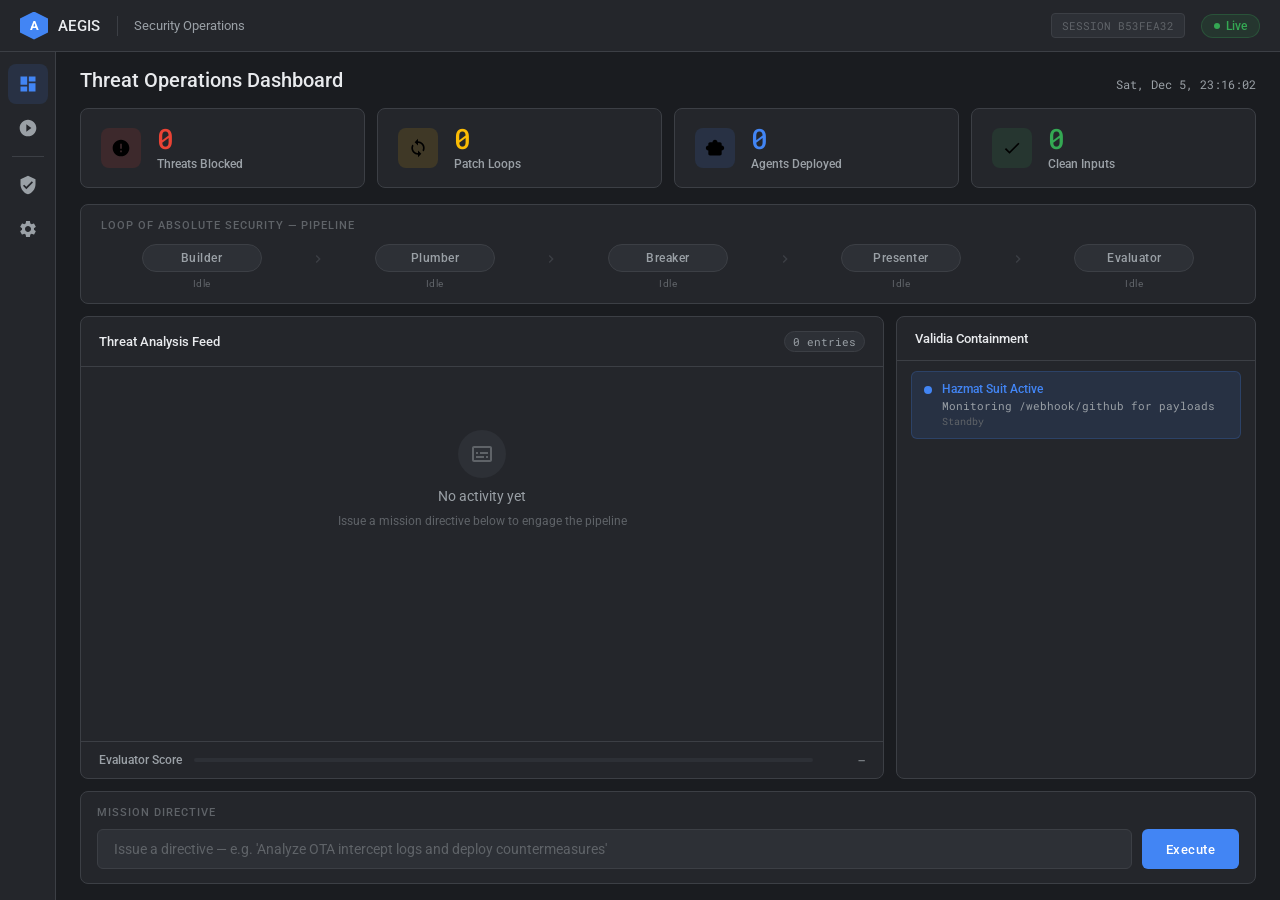
==== commit cae6e91d: "fix: global emoji/non-ASCII purge to prevent UnicodeEncodeError in hackathon terminal environment" ====
--- a/hackathon-team/ui/index.html
+++ b/hackathon-team/ui/index.html
@@ -45,7 +45,7 @@
 ::-webkit-scrollbar-track { background: transparent; }
 ::-webkit-scrollbar-thumb { background: var(--border); border-radius: 4px; }
 
-/* ──────────────────────── TOP NAV ──────────────────────── */
+/* ------------------------ TOP NAV ------------------------ */
 .topbar {
   height: 52px;
   background: var(--surface);
@@ -125,14 +125,14 @@
   50% { box-shadow: 0 0 0 4px rgba(52,168,83,0); }
 }
 
-/* ──────────────────────── BODY LAYOUT ──────────────────────── */
+/* ------------------------ BODY LAYOUT ------------------------ */
 .body {
   display: flex;
   flex: 1;
   overflow: hidden;
 }
 
-/* ──────────────────────── SIDEBAR NAV ──────────────────────── */
+/* ------------------------ SIDEBAR NAV ------------------------ */
 .sidebar {
   width: var(--nav-w);
   background: var(--surface);
@@ -158,7 +158,7 @@
 .nav-btn svg { width: 20px; height: 20px; fill: currentColor; }
 .nav-sep { width: 32px; height: 1px; background: var(--border); margin: 4px 0; }
 
-/* ──────────────────────── MAIN CONTENT ──────────────────────── */
+/* ------------------------ MAIN CONTENT ------------------------ */
 .content {
   flex: 1;
   display: flex;
@@ -166,7 +166,7 @@
   overflow: hidden;
 }
 
-/* ──────────────────────── PAGE HEADER ──────────────────────── */
+/* ------------------------ PAGE HEADER ------------------------ */
 .page-header {
   padding: 16px 24px 0;
   display: flex;
@@ -177,7 +177,7 @@
 .page-title { font-size: 20px; font-weight: 500; }
 .page-time { font-size: 12px; color: var(--text2); font-family: var(--mono); }
 
-/* ──────────────────────── METRICS ──────────────────────── */
+/* ------------------------ METRICS ------------------------ */
 .metrics {
   display: grid;
   grid-template-columns: repeat(4, 1fr);
@@ -221,7 +221,7 @@
   margin-top: 4px; font-weight: 500;
 }
 
-/* ──────────────────────── PIPELINE ──────────────────────── */
+/* ------------------------ PIPELINE ------------------------ */
 .pipeline-bar {
   margin: 16px 24px 0;
   background: var(--surface);
@@ -305,7 +305,7 @@
 }
 @keyframes arrowFlow { from{opacity:.3}to{opacity:1} }
 
-/* ──────────────────────── MAIN GRID ──────────────────────── */
+/* ------------------------ MAIN GRID ------------------------ */
 .grid {
   display: grid;
   grid-template-columns: 1fr 360px;
@@ -346,7 +346,7 @@
   border-radius: 20px;
 }
 
-/* ──────────────────────── FEED ──────────────────────── */
+/* ------------------------ FEED ------------------------ */
 .feed {
   flex: 1;
   overflow-y: auto;
@@ -473,7 +473,7 @@
 .score-fill { height: 100%; border-radius: 4px; transition: width .8s cubic-bezier(.4,0,.2,1), background .4s; }
 .score-pct { font-size: 12px; font-family: var(--mono); color: var(--text2); min-width: 40px; text-align: right; }
 
-/* ──────────────────────── RIGHT PANEL ──────────────────────── */
+/* ------------------------ RIGHT PANEL ------------------------ */
 .right-col { display: flex; flex-direction: column; gap: 12px; min-height: 0; }
 
 /* Containment log */
@@ -515,7 +515,7 @@
 .clog-detail { color: var(--text2); font-size: 11px; font-family: var(--mono); }
 .clog-time { color: var(--text3); font-size: 10px; font-family: var(--mono); margin-top: 2px; display: block; }
 
-/* ──────────────────────── MISSION BAR ──────────────────────── */
+/* ------------------------ MISSION BAR ------------------------ */
 .mission-wrap {
   padding: 12px 24px 16px;
   flex-shrink: 0;
@@ -587,7 +587,7 @@
 }
 @keyframes spin { to { transform: rotate(360deg); } }
 
-/* ──────────────────────── SCORE MODAL ──────────────────────── */
+/* ------------------------ SCORE MODAL ------------------------ */
 .modal-bg {
   display: none;
   position: fixed; inset: 0;
